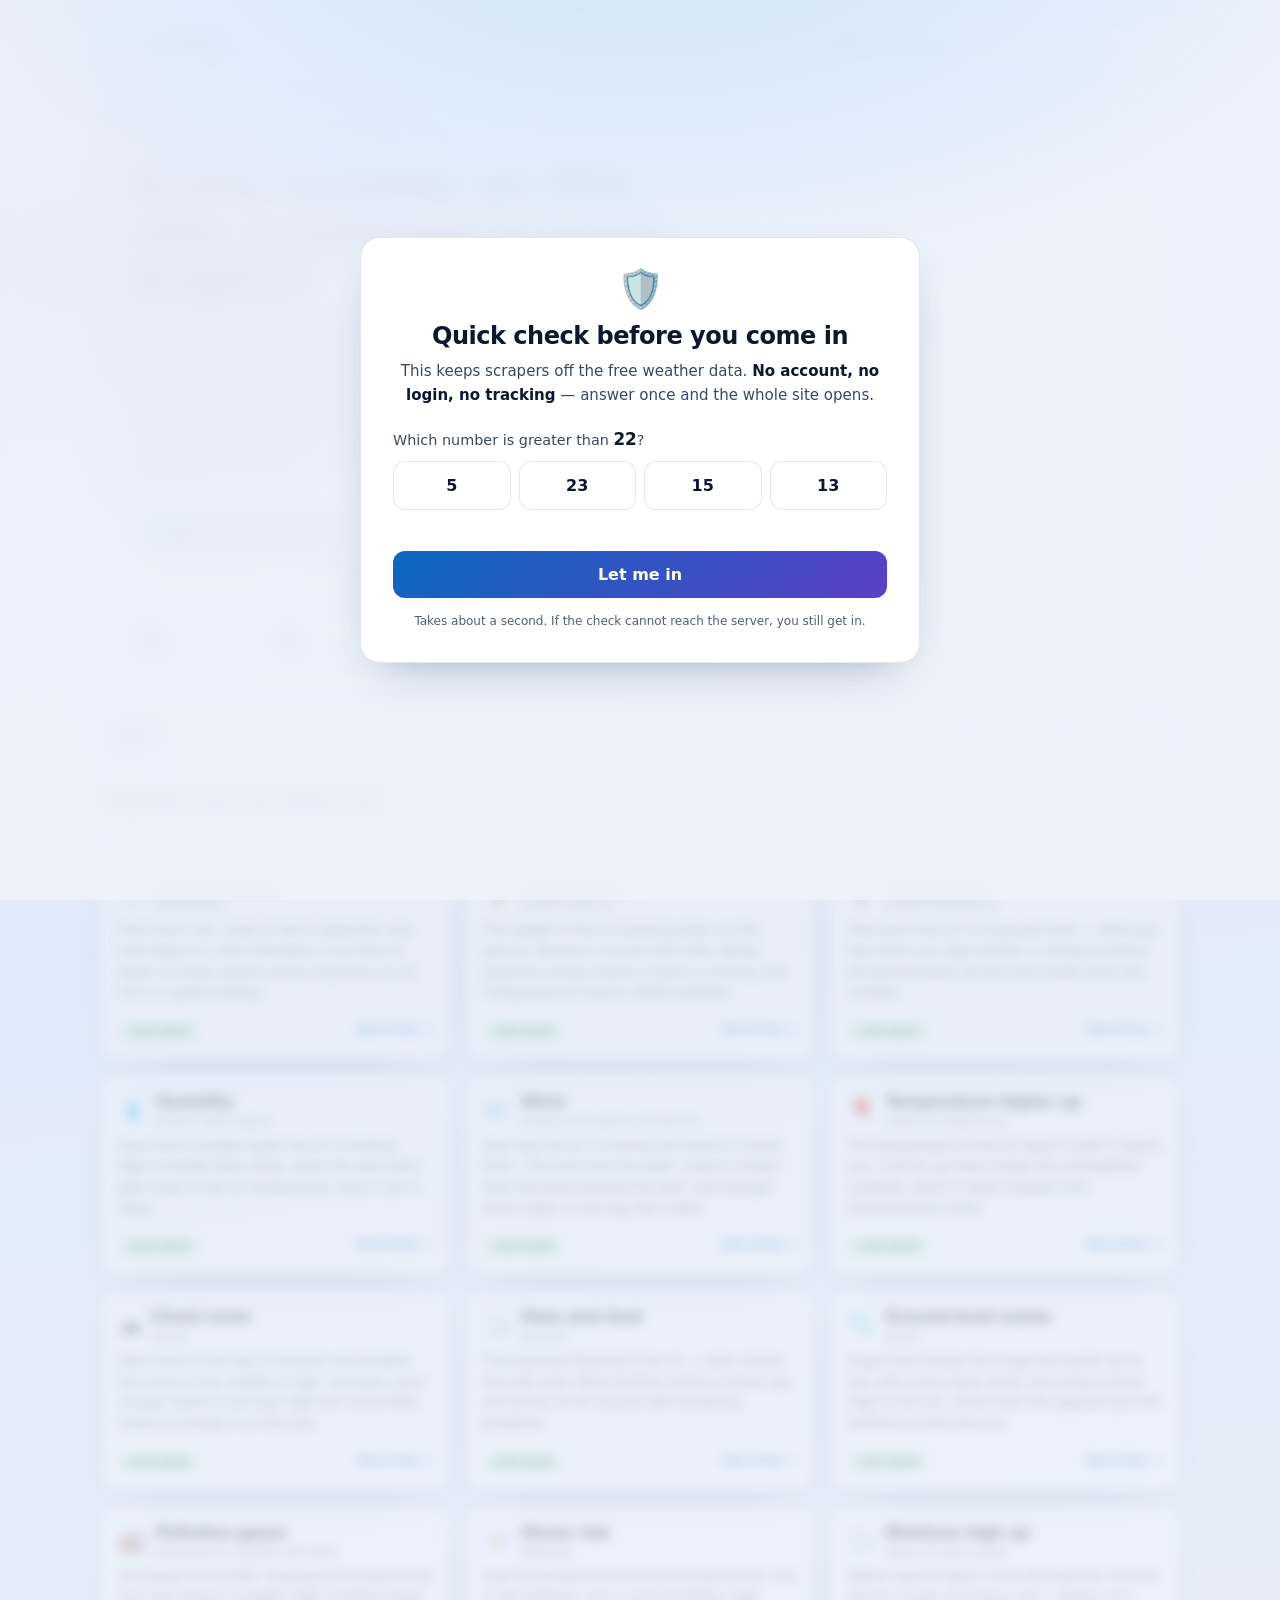
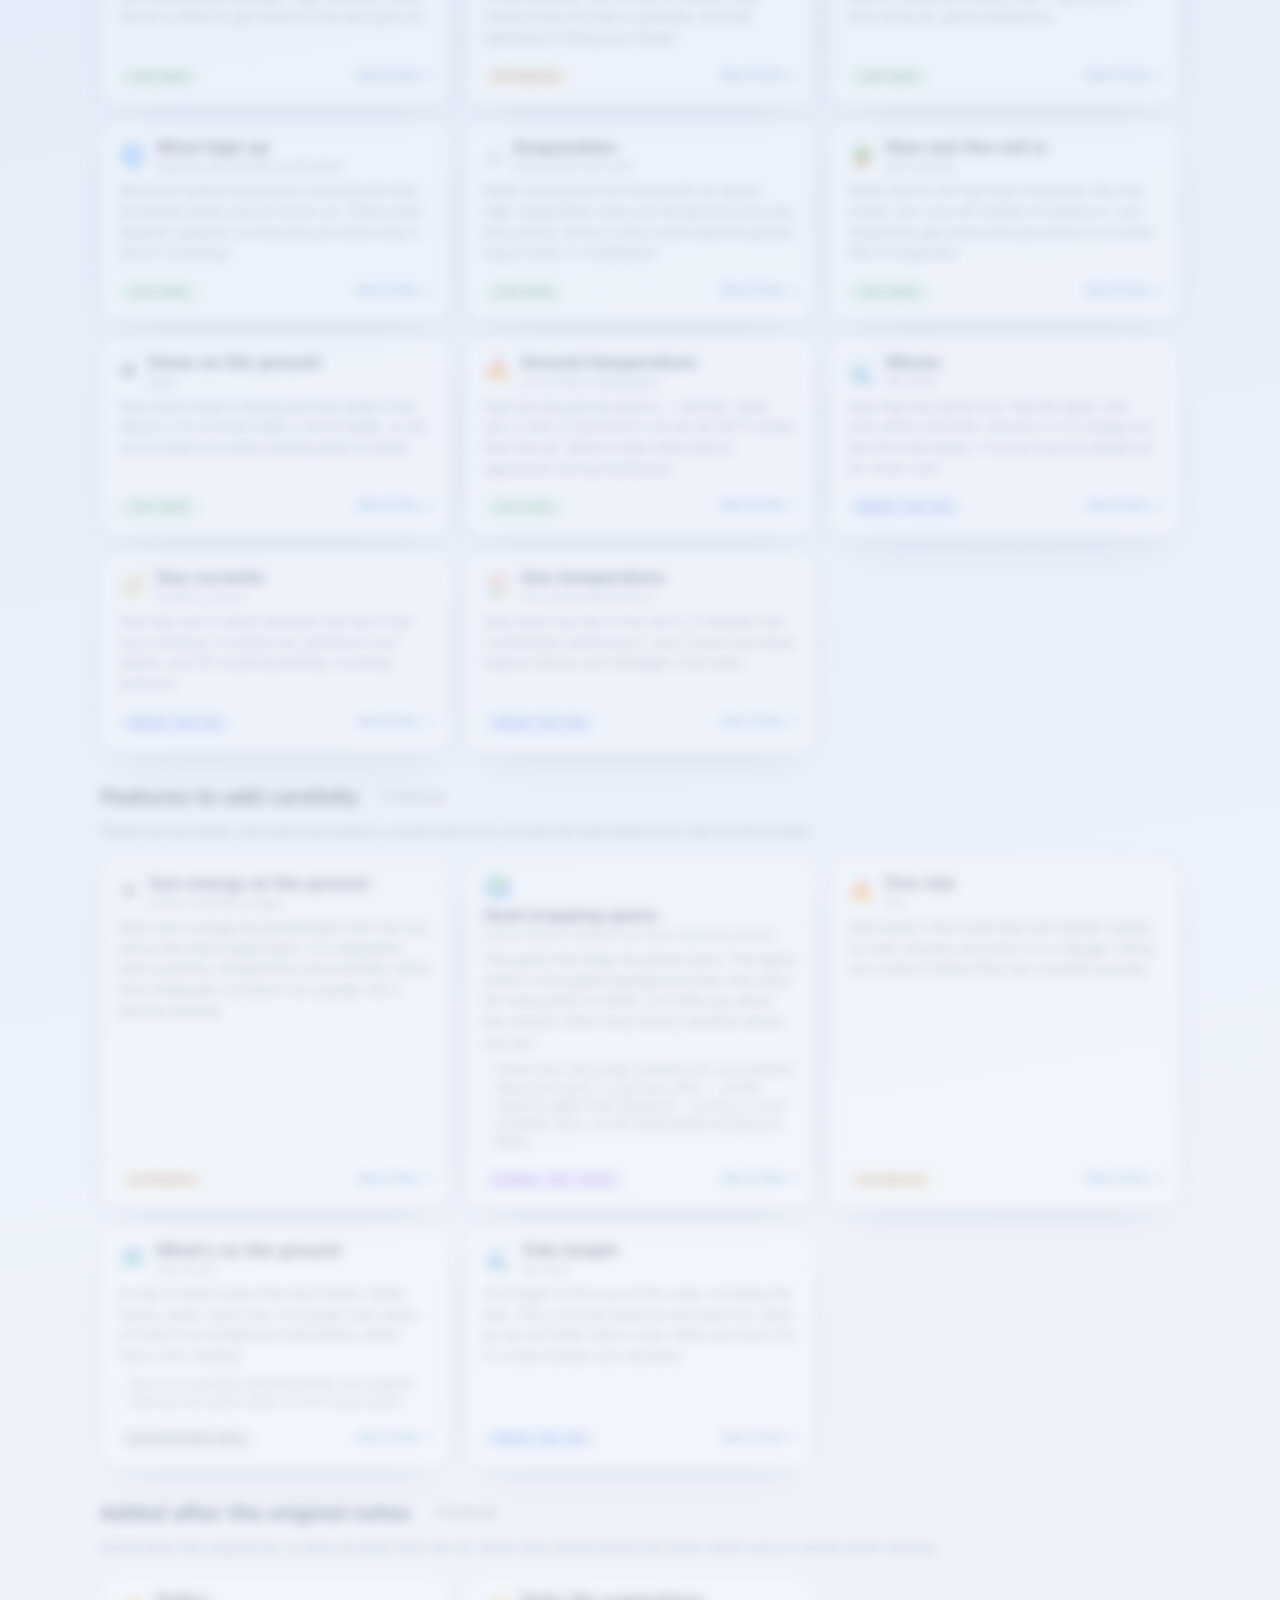
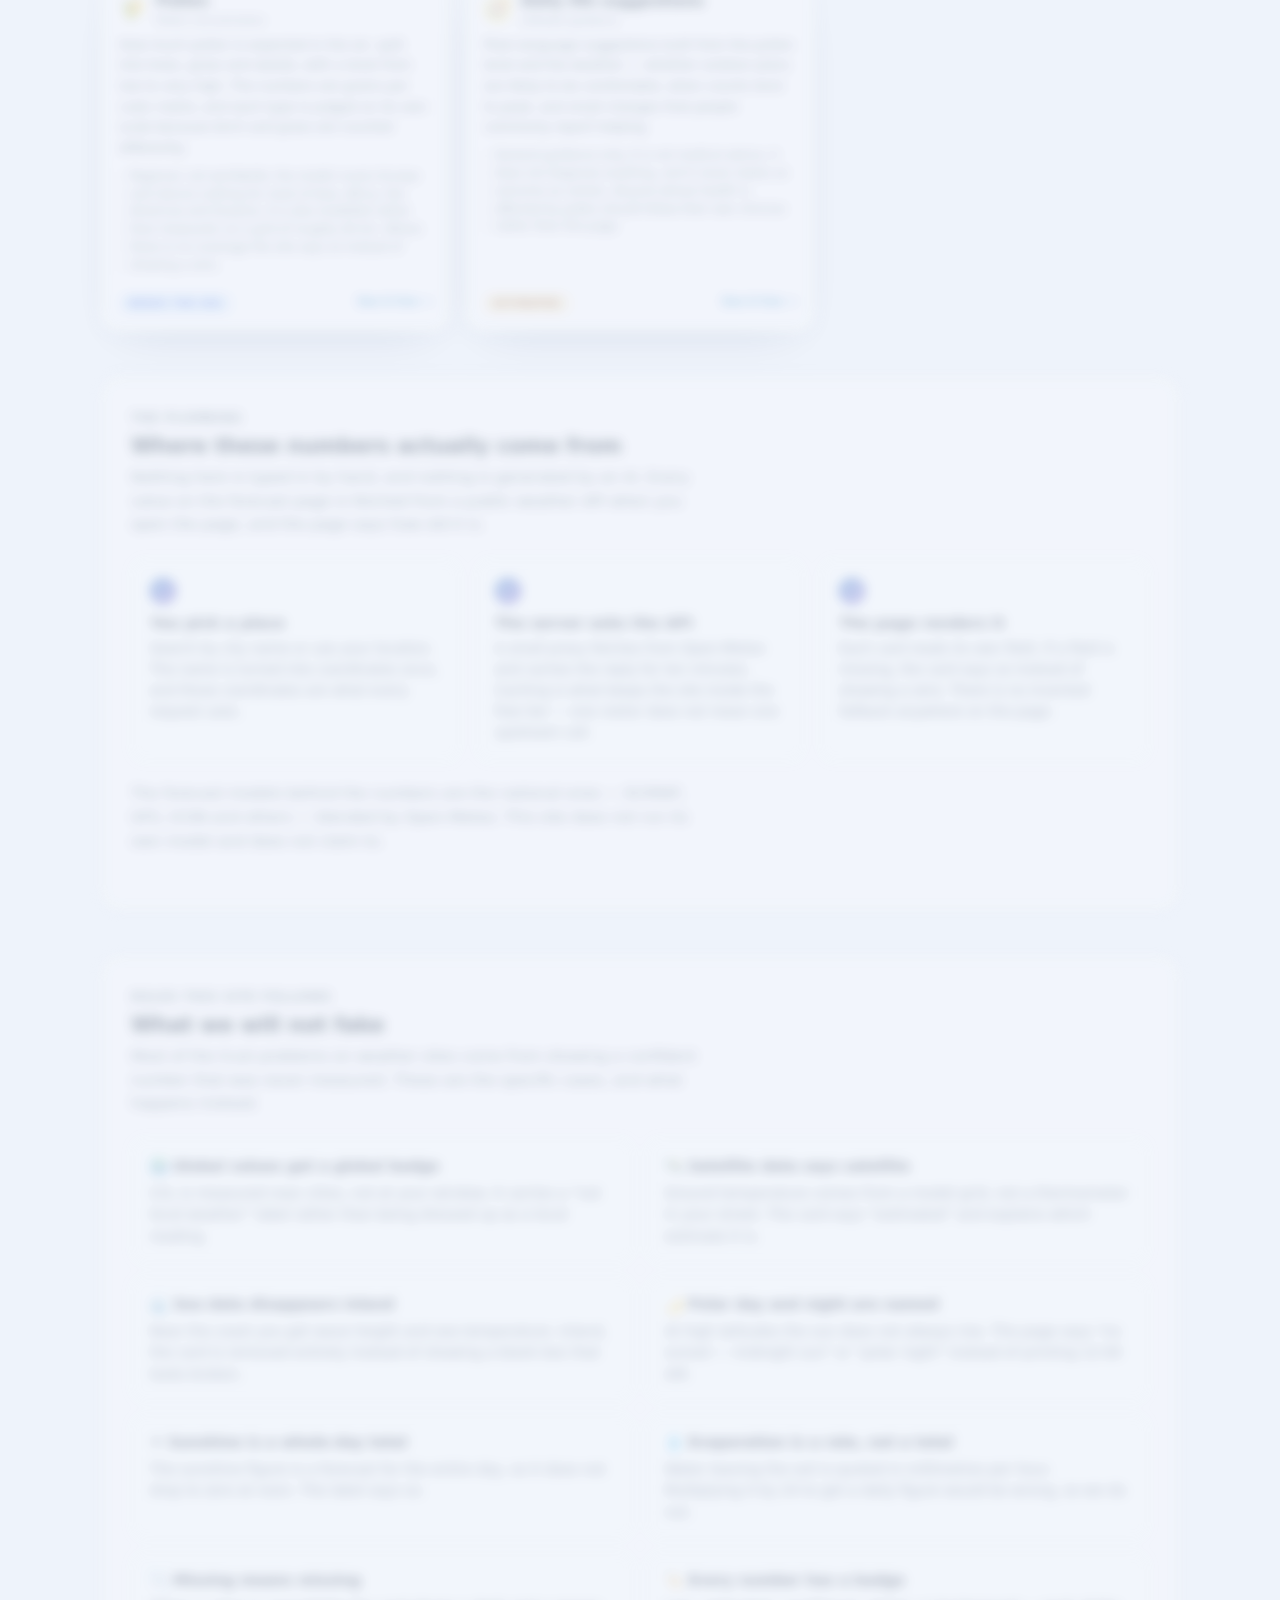
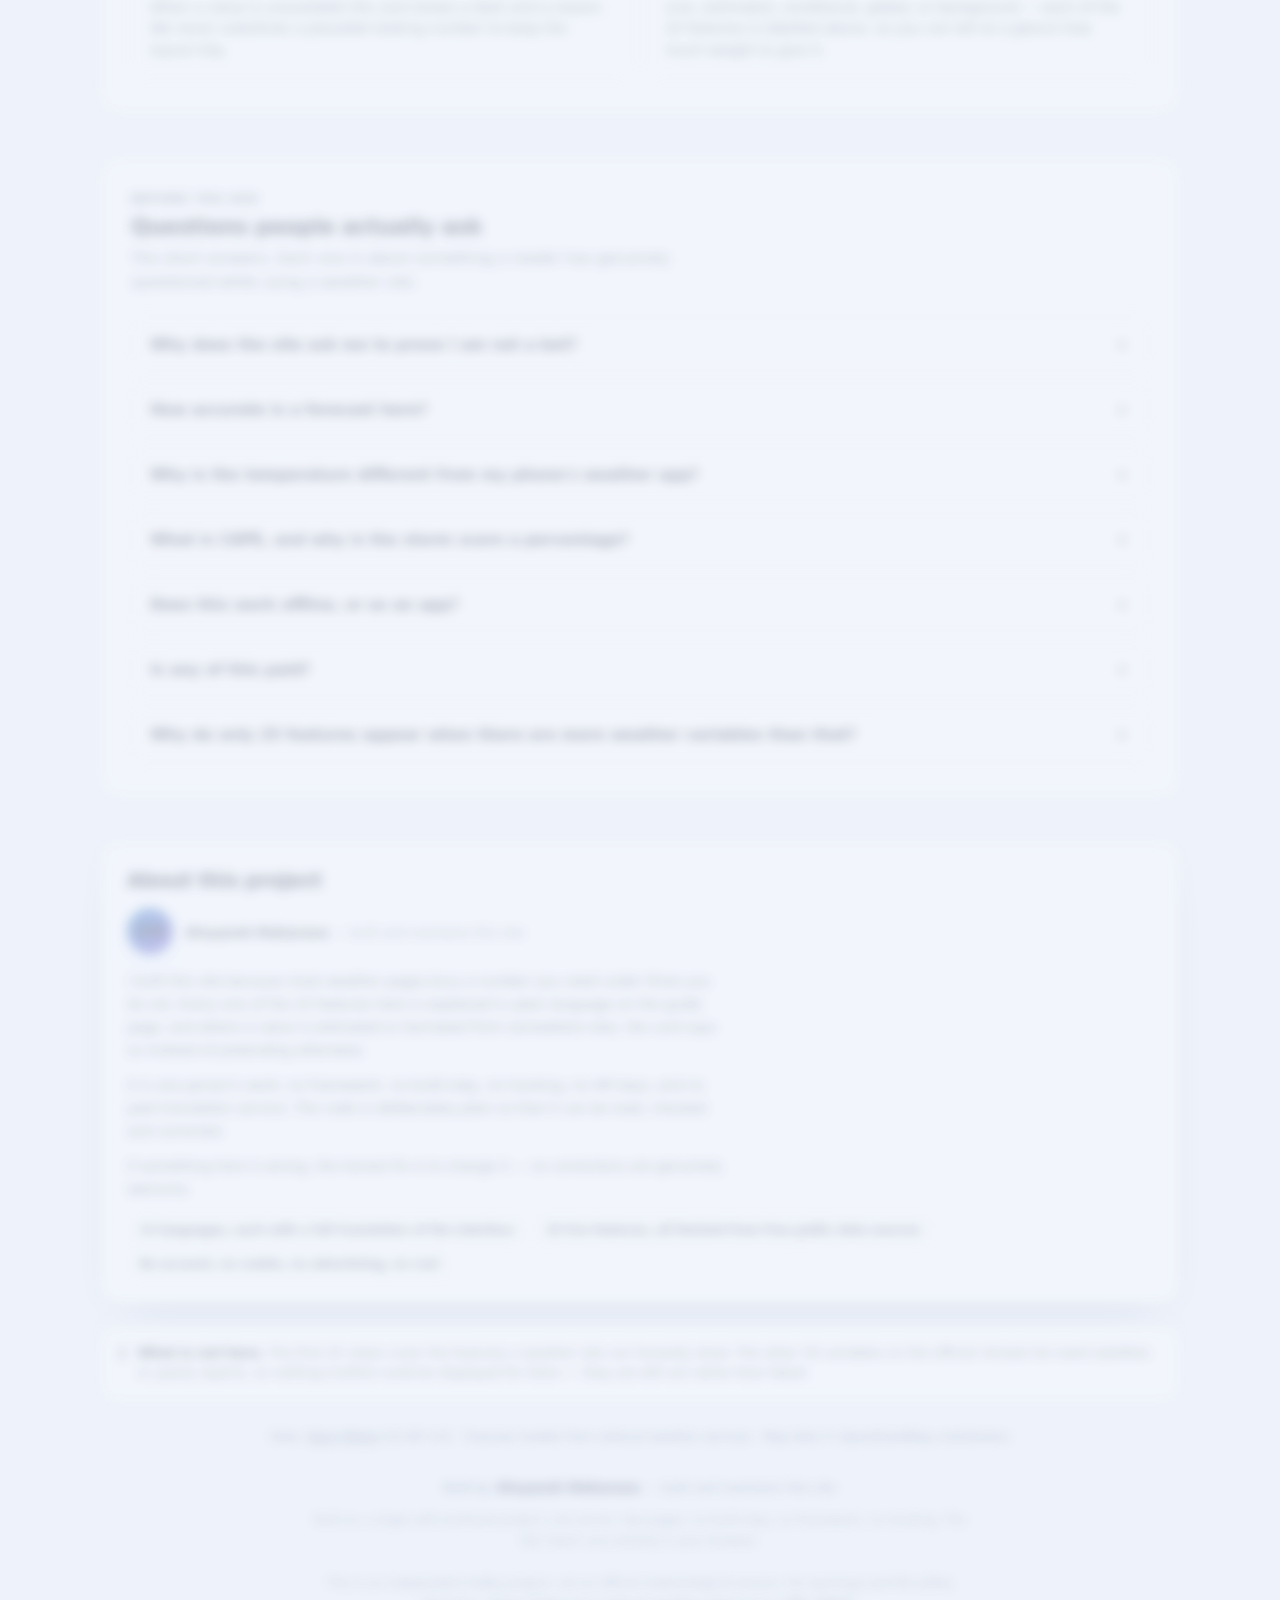
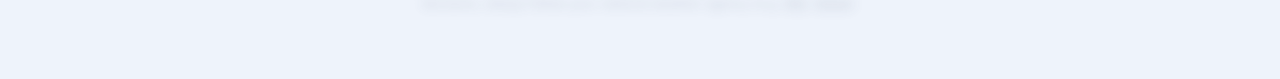
==== guide.html @ fbaa03dc "Add files via upload" ====
<!DOCTYPE html>
<html lang="en">
<head>
<meta charset="utf-8" />
<meta name="viewport" content="width=device-width, initial-scale=1" />
<title data-i18n="guide.title">What each feature means — Skyline</title>
<meta name="description" content="A plain-English guide to every feature on the Skyline weather site: what it is, what it tells you, and how far you can trust it." />
  <!-- Tell search engines this is the one true address for the page.
       Without it, a renamed site and its new name look like two sites
       with identical content, and Google picks a winner for you. -->
  <link rel="canonical" href="https://skyline-free-weather.netlify.app/guide.html" />
  <meta property="og:url" content="https://skyline-free-weather.netlify.app/guide.html" />
  <meta name="twitter:card" content="summary_large_image" />
  <meta name="robots" content="index, follow" />
<meta name="theme-color" content="#0b1020" />
<meta name="author" content="Divyansh Maharana" />
<meta name="copyright" content="© 2026 Divyansh Maharana" />
<meta property="og:site_name" content="Skyline" />
<meta property="og:title" content="What each feature means — Skyline" />
<meta property="og:description" content="A plain-English guide to every feature on the Skyline weather site: what it is, what it tells you, and how far you can trust it." />
<meta property="og:type" content="website" />
  <meta property="og:image" content="https://skyline-free-weather.netlify.app/og-image.png" />
  <meta property="og:image:width" content="1200" />
  <meta property="og:image:height" content="630" />
  <meta property="og:image:alt" content="Skyline weather forecast showing current conditions and the next 24 hours" />
  <meta name="twitter:image" content="https://skyline-free-weather.netlify.app/og-image.png" />
<script type="application/ld+json">
{
  "@context": "https://schema.org",
  "@type": "WebSite",
  "name": "Skyline — Free Weather Forecast",
  "author": { "@type": "Person", "name": "Divyansh Maharana", "jobTitle": "Creator and maintainer" },
  "creator": { "@type": "Person", "name": "Divyansh Maharana" },
  "copyrightHolder": { "@type": "Person", "name": "Divyansh Maharana" },
  "copyrightYear": 2026,
  "inLanguage": ["en","hi","bn","or","es","fr","de","pt","ru","ar","zh","ja","ko","id"],
  "isAccessibleForFree": true
}
</script>
<!-- Built by Divyansh Maharana -->

<link rel="icon" href="data:image/svg+xml,<svg xmlns='http://www.w3.org/2000/svg' viewBox='0 0 100 100'><text y='.9em' font-size='90'>⛅</text></svg>" />
<link rel="stylesheet" href="styles.css?v=20261110-fed219e6" />
<script src="locales/en.js?v=20261110-fed219e6"></script>
<script src="i18n.js?v=20261110-fed219e6"></script>
<script src="lang-picker.js?v=20261110-fed219e6"></script>
<script src="gate.js?v=20261110-fed219e6"></script>
</head>
<body>
<div class="wrap">

  <header>
    <a class="brand" href="guide.html">
      <div class="mark">⛅</div>
      <div>Skyline<small data-i18n="brand.tagline">free weather</small></div>
    </a>
    <div class="spacer"></div>
    <nav class="tabs" aria-label="Main">
      <a href="guide.html" aria-current="page" data-i18n="nav.guide">What it means</a>
      <a href="/" data-i18n="nav.forecast">Forecast</a>
    </nav>
    <div class="lang-wrap">
      <button class="lang-btn" id="langBtn" type="button"
              data-i18n-attr="title:ui.language|aria-label:ui.language"
              aria-haspopup="listbox" aria-expanded="false">EN</button>
      <ul class="lang-menu" id="langMenu" role="listbox"
          data-i18n-attr="aria-label:ui.language" hidden></ul>
    </div>
    <button class="icon-btn" id="theme" title="Switch theme" aria-label="Switch theme"
            data-i18n-attr="title:ui.theme|aria-label:ui.theme">🌙</button>
  </header>

  <section class="guide-hero">
    <span class="hero-badge" data-i18n="guide.badge">📖 Read this first · about 4 minutes</span>
    <h1 data-i18n="guide.h1">Every number on this site, explained in plain English</h1>
    <p data-i18n="guide.intro">Weather sites throw words at you — “surface pressure”, “CAPE”, “aerosol optical depth” — and never say what they mean. This page does. Each feature gets a plain label, a short note on what it tells you, and an honest badge for how much to trust it. The first 25 come from the original feature notes and keep their exact wording. Two more were added afterwards and sit in their own group at the end, so the original list stays intact. Read it once, then head to the forecast.</p>
    <a class="guide-cta" href="/" data-i18n="guide.cta">Open the forecast →</a>
    <a class="guide-cta ghost" href="#group-1" style="margin-left:8px" data-i18n="guide.jump">Jump to the list</a>

    <div class="jump" aria-label="On this page">
      <a href="#group-1" data-i18n="guide.jumpList">The 25 features</a>
      <a href="#group-3" data-i18n="guide.jumpAdded">Added later</a>
      <a href="#how-it-works" data-i18n="guide.jumpHow">How it works</a>
      <a href="#honest" data-i18n="guide.jumpHonest">What we will not fake</a>
      <a href="#questions" data-i18n="guide.jumpQs">Questions</a>
      <a href="#about" data-i18n="about.jump">About</a>
    </div>

    <div class="guide-stats" style="margin-top:20px">
      <div><b>27</b><span data-i18n="guide.stat.features">features explained</span></div>
      <div><b>25</b><span data-i18n="guide.stat.original">from the original notes</span></div>
      <div><b>2</b><span data-i18n="guide.stat.added">added later, kept apart</span></div>
      <div><b>₹0</b><span data-i18n="guide.stat.free">free &amp; open data</span></div>
    </div>
  </section>

  <div class="filter-row" id="filters" role="group" aria-label="Filter features">
    <button class="filter-chip" data-filter="all" aria-pressed="true" data-i18n="guide.filter.all">All 27</button>
    <button class="filter-chip" data-filter="live" aria-pressed="false" data-i18n="guide.filter.live">✅ Live data</button>
    <button class="filter-chip" data-filter="estimated" aria-pressed="false" data-i18n="guide.filter.estimated">⚠️ Estimated</button>
    <button class="filter-chip" data-filter="conditional" aria-pressed="false" data-i18n="guide.filter.conditional">🌊 Only near the sea</button>
    <button class="filter-chip" data-filter="global" aria-pressed="false" data-i18n="guide.filter.global">🌍 Global, not local</button>
    <button class="filter-chip" data-filter="background" aria-pressed="false" data-i18n="guide.filter.background">🗺️ Background info</button>
    <span class="filter-count" id="filterCount"></span>
  </div>

  <!-- FEATURES:START -->
  <section class="group-block" id="group-1">
    <div class="group-head">
      <h2 data-i18n="guide.g1.title">Features you can show now</h2>
      <span class="cnt" data-i18n="guide.g.features" data-i18n-args="20">20 features</span>
      <p data-i18n="guide.g1.intro">These come straight from the forecast models and update every few hours. Open the forecast and they are all on screen.</p>
    </div>
    <div class="feat-grid">
      <article class="feat-card" id="f-precipitation" data-status="live">
        <header>
          <span class="fem" aria-hidden="true">🌧️</span>
          <div>
            <div class="fname" data-i18n="feat.precipitation.name">Rain and snow</div>
            <div class="ftech" data-i18n="feat.precipitation.tech">Precipitation</div>
          </div>
        </header>
        <p class="fnote">How much rain, snow or hail is expected, and how likely it is. One millimetre is one litre of water on every square metre of ground, so 10 mm is a good soaking.</p>
        
        <div class="ffoot">
          <span class="pill live" data-i18n="guide.pill.live">Live data</span>
          <a class="jump" href="/#rain" data-i18n="guide.seeLive">See it live →</a>
        </div>
      </article>
      <article class="feat-card" id="f-surface_pressure" data-status="live">
        <header>
          <span class="fem" aria-hidden="true">🌡️</span>
          <div>
            <div class="fname" data-i18n="feat.surface_pressure.name">Air pressure</div>
            <div class="ftech" data-i18n="feat.surface_pressure.tech">Surface pressure</div>
          </div>
        </header>
        <p class="fnote">The weight of the air pressing down on the ground. Normal is around 1013 hPa; falling pressure usually means a storm is coming, and rising pressure means settled weather.</p>
        
        <div class="ffoot">
          <span class="pill live" data-i18n="guide.pill.live">Live data</span>
          <a class="jump" href="/#hero" data-i18n="guide.seeLive">See it live →</a>
        </div>
      </article>
      <article class="feat-card" id="f-surface_temperature" data-status="live">
        <header>
          <span class="fem" aria-hidden="true">🌡️</span>
          <div>
            <div class="fname" data-i18n="feat.surface_temperature.name">Temperature</div>
            <div class="ftech" data-i18n="feat.surface_temperature.tech">Surface temperature</div>
          </div>
        </header>
        <p class="fnote">How warm the air is at ground level — what you feel when you step outside. In strong sunshine the ground itself can be much hotter than this number.</p>
        
        <div class="ffoot">
          <span class="pill live" data-i18n="guide.pill.live">Live data</span>
          <a class="jump" href="/#hero" data-i18n="guide.seeLive">See it live →</a>
        </div>
      </article>
      <article class="feat-card" id="f-surface_water_vapour" data-status="live">
        <header>
          <span class="fem" aria-hidden="true">💧</span>
          <div>
            <div class="fname" data-i18n="feat.surface_water_vapour.name">Humidity</div>
            <div class="ftech" data-i18n="feat.surface_water_vapour.tech">Surface water vapour</div>
          </div>
        </header>
        <p class="fnote">How much invisible water the air is holding. High humidity feels sticky; when the dew point gets close to the air temperature, fog or rain is likely.</p>
        
        <div class="ffoot">
          <span class="pill live" data-i18n="guide.pill.live">Live data</span>
          <a class="jump" href="/#moisture" data-i18n="guide.seeLive">See it live →</a>
        </div>
      </article>
      <article class="feat-card" id="f-surface_wind" data-status="live">
        <header>
          <span class="fem" aria-hidden="true">💨</span>
          <div>
            <div class="fname" data-i18n="feat.surface_wind.name">Wind</div>
            <div class="ftech" data-i18n="feat.surface_wind.tech">Surface wind speed and direction</div>
          </div>
        </header>
        <p class="fnote">How fast the air is moving and where it comes from. &quot;20 km/h from the west&quot; means it blows from the west towards the east, and stronger wind makes a cold day feel colder.</p>
        
        <div class="ffoot">
          <span class="pill live" data-i18n="guide.pill.live">Live data</span>
          <a class="jump" href="/#wind" data-i18n="guide.seeLive">See it live →</a>
        </div>
      </article>
      <article class="feat-card" id="f-upper_air_temperature" data-status="live">
        <header>
          <span class="fem" aria-hidden="true">🎈</span>
          <div>
            <div class="fname" data-i18n="feat.upper_air_temperature.name">Temperature higher up</div>
            <div class="ftech" data-i18n="feat.upper_air_temperature.tech">Upper-air temperature</div>
          </div>
        </header>
        <p class="fnote">The temperature of the air about 1,500 m above you. Cold air up there makes the atmosphere unstable, which is when showers and thunderstorms build.</p>
        
        <div class="ffoot">
          <span class="pill live" data-i18n="guide.pill.live">Live data</span>
          <a class="jump" href="/#sky" data-i18n="guide.seeLive">See it live →</a>
        </div>
      </article>
      <article class="feat-card" id="f-clouds" data-status="live">
        <header>
          <span class="fem" aria-hidden="true">☁️</span>
          <div>
            <div class="fname" data-i18n="feat.clouds.name">Cloud cover</div>
            <div class="ftech" data-i18n="feat.clouds.tech">Clouds</div>
          </div>
        </header>
        <p class="fnote">How much of the sky is covered, and whether the cloud is low, middle or high. Low grey cloud usually means a dull day; high thin cloud often means a change is on the way.</p>
        
        <div class="ffoot">
          <span class="pill live" data-i18n="guide.pill.live">Live data</span>
          <a class="jump" href="/#sky" data-i18n="guide.seeLive">See it live →</a>
        </div>
      </article>
      <article class="feat-card" id="f-aerosols" data-status="live">
        <header>
          <span class="fem" aria-hidden="true">🌫️</span>
          <div>
            <div class="fname" data-i18n="feat.aerosols.name">Haze and dust</div>
            <div class="ftech" data-i18n="feat.aerosols.tech">Aerosols</div>
          </div>
        </header>
        <p class="fnote">Tiny particles floating in the air — dust, smoke, sea salt, soot. More of them means a hazier sky and worse air for anyone with breathing problems.</p>
        
        <div class="ffoot">
          <span class="pill live" data-i18n="guide.pill.live">Live data</span>
          <a class="jump" href="/#air" data-i18n="guide.seeLive">See it live →</a>
        </div>
      </article>
      <article class="feat-card" id="f-ozone" data-status="live">
        <header>
          <span class="fem" aria-hidden="true">🫧</span>
          <div>
            <div class="fname" data-i18n="feat.ozone.name">Ground-level ozone</div>
            <div class="ftech" data-i18n="feat.ozone.tech">Ozone</div>
          </div>
        </header>
        <p class="fnote">A gas that irritates the lungs and builds up on hot, still, sunny days, when city smog is worst. High in the sky, ozone does the opposite job and protects us from the sun.</p>
        
        <div class="ffoot">
          <span class="pill live" data-i18n="guide.pill.live">Live data</span>
          <a class="jump" href="/#air" data-i18n="guide.seeLive">See it live →</a>
        </div>
      </article>
      <article class="feat-card" id="f-precursors" data-status="live">
        <header>
          <span class="fem" aria-hidden="true">🏭</span>
          <div>
            <div class="fname" data-i18n="feat.precursors.name">Pollution gases</div>
            <div class="ftech" data-i18n="feat.precursors.tech">Precursors for aerosols and ozone</div>
          </div>
        </header>
        <p class="fnote">The gases from traffic, heating and industry that turn into smog in sunlight. High numbers mean the air is likely to get worse as the day goes on.</p>
        
        <div class="ffoot">
          <span class="pill live" data-i18n="guide.pill.live">Live data</span>
          <a class="jump" href="/#air" data-i18n="guide.seeLive">See it live →</a>
        </div>
      </article>
      <article class="feat-card" id="f-lightning" data-status="estimated">
        <header>
          <span class="fem" aria-hidden="true">⛈️</span>
          <div>
            <div class="fname" data-i18n="feat.lightning.name">Storm risk</div>
            <div class="ftech" data-i18n="feat.lightning.tech">Lightning</div>
          </div>
        </header>
        <p class="fnote">How favourable the air is for thunderstorms. It is a risk indicator, not a count of strikes: high values mean thunder is possible, not that lightning is hitting your street.</p>
        
        <div class="ffoot">
          <span class="pill estimated" data-i18n="guide.pill.estimated">Estimated</span>
          <a class="jump" href="/#storm" data-i18n="guide.seeLive">See it live →</a>
        </div>
      </article>
      <article class="feat-card" id="f-upper_air_water_vapour" data-status="live">
        <header>
          <span class="fem" aria-hidden="true">🌫️</span>
          <div>
            <div class="fname" data-i18n="feat.upper_air_water_vapour.name">Moisture high up</div>
            <div class="ftech" data-i18n="feat.upper_air_water_vapour.tech">Upper-air water vapour</div>
          </div>
        </header>
        <p class="fnote">Water vapour higher in the atmosphere. It is the fuel for clouds and heavy rain — plenty of it, plus rising air, gives downpours.</p>
        
        <div class="ffoot">
          <span class="pill live" data-i18n="guide.pill.live">Live data</span>
          <a class="jump" href="/#sky" data-i18n="guide.seeLive">See it live →</a>
        </div>
      </article>
      <article class="feat-card" id="f-upper_air_wind" data-status="live">
        <header>
          <span class="fem" aria-hidden="true">🌀</span>
          <div>
            <div class="fname" data-i18n="feat.upper_air_wind.name">Wind high up</div>
            <div class="ftech" data-i18n="feat.upper_air_wind.tech">Upper-air wind speed and direction</div>
          </div>
        </header>
        <p class="fnote">Wind well above the ground, including the fast jet-stream winds around 10 km up. These steer weather systems, so they tell you which way a storm is heading.</p>
        
        <div class="ffoot">
          <span class="pill live" data-i18n="guide.pill.live">Live data</span>
          <a class="jump" href="/#wind" data-i18n="guide.seeLive">See it live →</a>
        </div>
      </article>
      <article class="feat-card" id="f-evaporation" data-status="live">
        <header>
          <span class="fem" aria-hidden="true">♨️</span>
          <div>
            <div class="fname" data-i18n="feat.evaporation.name">Evaporation</div>
            <div class="ftech" data-i18n="feat.evaporation.tech">Evaporation from land</div>
          </div>
        </header>
        <p class="fnote">Water leaving the soil and plants as vapour. High evaporation dries out the ground and cools the surface, which is why a well-watered garden stays cooler in a heatwave.</p>
        
        <div class="ffoot">
          <span class="pill live" data-i18n="guide.pill.live">Live data</span>
          <a class="jump" href="/#moisture" data-i18n="guide.seeLive">See it live →</a>
        </div>
      </article>
      <article class="feat-card" id="f-soil_moisture" data-status="live">
        <header>
          <span class="fem" aria-hidden="true">🪴</span>
          <div>
            <div class="fname" data-i18n="feat.soil_moisture.name">How wet the soil is</div>
            <div class="ftech" data-i18n="feat.soil_moisture.tech">Soil moisture</div>
          </div>
        </header>
        <p class="fnote">Water held in the top layer of ground. Dry soil means rain runs off instead of soaking in, and heatwaves get worse because there is no water left to evaporate.</p>
        
        <div class="ffoot">
          <span class="pill live" data-i18n="guide.pill.live">Live data</span>
          <a class="jump" href="/#ground" data-i18n="guide.seeLive">See it live →</a>
        </div>
      </article>
      <article class="feat-card" id="f-snow" data-status="live">
        <header>
          <span class="fem" aria-hidden="true">❄️</span>
          <div>
            <div class="fname" data-i18n="feat.snow.name">Snow on the ground</div>
            <div class="ftech" data-i18n="feat.snow.tech">Snow</div>
          </div>
        </header>
        <p class="fnote">How much snow is falling and how deep it lies. About 1 cm of snow holds 1 mm of water, so 10 cm of snow is a useful soaking when it melts.</p>
        
        <div class="ffoot">
          <span class="pill live" data-i18n="guide.pill.live">Live data</span>
          <a class="jump" href="/#rain" data-i18n="guide.seeLive">See it live →</a>
        </div>
      </article>
      <article class="feat-card" id="f-land_surface_temperature" data-status="live">
        <header>
          <span class="fem" aria-hidden="true">🔥</span>
          <div>
            <div class="fname" data-i18n="feat.land_surface_temperature.name">Ground temperature</div>
            <div class="ftech" data-i18n="feat.land_surface_temperature.tech">Land surface temperature</div>
          </div>
        </header>
        <p class="fnote">How hot the ground itself is — tarmac, sand, soil, a roof. In sunshine it can be 20–30 °C hotter than the air, which is why cities feel so oppressive during heatwaves.</p>
        
        <div class="ffoot">
          <span class="pill live" data-i18n="guide.pill.live">Live data</span>
          <a class="jump" href="/#ground" data-i18n="guide.seeLive">See it live →</a>
        </div>
      </article>
      <article class="feat-card" id="f-sea_state" data-status="conditional">
        <header>
          <span class="fem" aria-hidden="true">🌊</span>
          <div>
            <div class="fname" data-i18n="feat.sea_state.name">Waves</div>
            <div class="ftech" data-i18n="feat.sea_state.tech">Sea state</div>
          </div>
        </header>
        <p class="fnote">How high the waves are, how far apart, and from which direction. Around 1 m is choppy but fine for most boats; 3 m and more is dangerous for small craft.</p>
        
        <div class="ffoot">
          <span class="pill conditional" data-i18n="guide.pill.conditional">Needs the sea</span>
          <a class="jump" href="/#sea" data-i18n="guide.seeLive">See it live →</a>
        </div>
      </article>
      <article class="feat-card" id="f-surface_currents" data-status="conditional">
        <header>
          <span class="fem" aria-hidden="true">🧭</span>
          <div>
            <div class="fname" data-i18n="feat.surface_currents.name">Sea currents</div>
            <div class="ftech" data-i18n="feat.surface_currents.tech">Surface currents</div>
          </div>
        </header>
        <p class="fnote">How fast and in which direction the top of the sea is flowing. It matters for swimmers and sailors, and for anything drifting, including pollution.</p>
        
        <div class="ffoot">
          <span class="pill conditional" data-i18n="guide.pill.conditional">Needs the sea</span>
          <a class="jump" href="/#sea" data-i18n="guide.seeLive">See it live →</a>
        </div>
      </article>
      <article class="feat-card" id="f-sea_surface_temperature" data-status="conditional">
        <header>
          <span class="fem" aria-hidden="true">🏖️</span>
          <div>
            <div class="fname" data-i18n="feat.sea_surface_temperature.name">Sea temperature</div>
            <div class="ftech" data-i18n="feat.sea_surface_temperature.tech">Sea surface temperature</div>
          </div>
        </header>
        <p class="fnote">How warm the top of the sea is. It decides how comfortable swimming is, and a warm sea feeds tropical storms and damages coral reefs.</p>
        
        <div class="ffoot">
          <span class="pill conditional" data-i18n="guide.pill.conditional">Needs the sea</span>
          <a class="jump" href="/#sea" data-i18n="guide.seeLive">See it live →</a>
        </div>
      </article>
    </div>
  </section>
  <section class="group-block" id="group-2">
    <div class="group-head">
      <h2 data-i18n="guide.g2.title">Features to add carefully</h2>
      <span class="cnt" data-i18n="guide.g.features" data-i18n-args="5">5 features</span>
      <p data-i18n="guide.g2.intro">These can be shown, but each one needs a caveat next to it, so read the note before you rely on the number.</p>
    </div>
    <div class="feat-grid">
      <article class="feat-card" id="f-radiation_budget" data-status="estimated">
        <header>
          <span class="fem" aria-hidden="true">☀️</span>
          <div>
            <div class="fname" data-i18n="feat.radiation_budget.name">Sun energy at the ground</div>
            <div class="ftech" data-i18n="feat.radiation_budget.tech">Surface radiation budget</div>
          </div>
        </header>
        <p class="fnote">How much energy the ground gets from the sun, minus the heat it gives back. It is estimated from sunshine, temperature and humidity rather than measured, so show it as a guide, not a precise reading.</p>
        
        <div class="ffoot">
          <span class="pill estimated" data-i18n="guide.pill.estimated">Estimated</span>
          <a class="jump" href="/#ground" data-i18n="guide.seeLive">See it live →</a>
        </div>
      </article>
      <article class="feat-card" id="f-greenhouse_gases" data-status="global">
        <header>
          <span class="fem" aria-hidden="true">🌍</span>
          <div>
            <div class="fname" data-i18n="feat.greenhouse_gases.name">Heat-trapping gases</div>
            <div class="ftech" data-i18n="feat.greenhouse_gases.tech">Carbon dioxide, methane and other greenhouse gases</div>
          </div>
        </header>
        <p class="fnote">The gases that keep the planet warm. The figure shown is the global background level, the same for every place on Earth, so it tells you about the climate rather than today&#x27;s weather where you are.</p>
        <p class="fsource">Shown here: the locally modelled CO₂ concentration above your point. It rises near cities — London reads far higher than Reykjavik — so this is a local modelled value, not the single global background figure.</p>
        <div class="ffoot">
          <span class="pill global" data-i18n="guide.pill.global">Global, not local</span>
          <a class="jump" href="/#environment" data-i18n="guide.seeLive">See it live →</a>
        </div>
      </article>
      <article class="feat-card" id="f-fire" data-status="estimated">
        <header>
          <span class="fem" aria-hidden="true">🔥</span>
          <div>
            <div class="fname" data-i18n="feat.fire.name">Fire risk</div>
            <div class="ftech" data-i18n="feat.fire.tech">Fire</div>
          </div>
        </header>
        <p class="fnote">How easily a fire could start and spread, based on heat, dryness and wind. It is a danger rating, not a map of where fires are currently burning.</p>
        
        <div class="ffoot">
          <span class="pill estimated" data-i18n="guide.pill.estimated">Estimated</span>
          <a class="jump" href="/#environment" data-i18n="guide.seeLive">See it live →</a>
        </div>
      </article>
      <article class="feat-card" id="f-land_cover" data-status="background">
        <header>
          <span class="fem" aria-hidden="true">🗺️</span>
          <div>
            <div class="fname" data-i18n="feat.land_cover.name">What&#x27;s on the ground</div>
            <div class="ftech" data-i18n="feat.land_cover.tech">Land cover</div>
          </div>
        </header>
        <p class="fnote">A map of what covers the land: forest, fields, towns, water, bare rock. It changes over years, so treat it as background information rather than a live reading.</p>
        <p class="fsource">Here it is read from OpenStreetMap: the mapped land-use mix within about 1.5 km of your point.</p>
        <div class="ffoot">
          <span class="pill background" data-i18n="guide.pill.background">Background info</span>
          <a class="jump" href="/#environment" data-i18n="guide.seeLive">See it live →</a>
        </div>
      </article>
      <article class="feat-card" id="f-sea_level" data-status="conditional">
        <header>
          <span class="fem" aria-hidden="true">🌊</span>
          <div>
            <div class="fname" data-i18n="feat.sea_level.name">Tide height</div>
            <div class="ftech" data-i18n="feat.sea_level.tech">Sea level</div>
          </div>
        </header>
        <p class="fnote">The height of the sea at the coast, including the tide. This is not the same as sea-level rise: tides go up and down twice a day, while sea-level rise is a slow change over decades.</p>
        
        <div class="ffoot">
          <span class="pill conditional" data-i18n="guide.pill.conditional">Needs the sea</span>
          <a class="jump" href="/#sea" data-i18n="guide.seeLive">See it live →</a>
        </div>
      </article>
    </div>
  </section>
  <section class="group-block" id="group-3">
    <div class="group-head">
      <h2 data-i18n="guide.g3.title">Added after the original notes</h2>
      <span class="cnt" data-i18n="guide.g.features" data-i18n-args="2">2 features</span>
      <p data-i18n="guide.g3.intro">Added after the original list, so they sit apart from the 25 rather than being folded into them. Both carry a caveat worth reading.</p>
    </div>
    <div class="feat-grid">
      <article class="feat-card" id="f-pollen" data-status="conditional">
        <header>
          <span class="fem" aria-hidden="true">🌾</span>
          <div>
            <div class="fname" data-i18n="feat.pollen.name">Pollen</div>
            <div class="ftech" data-i18n="feat.pollen.tech">Pollen concentration</div>
          </div>
        </header>
        <p class="fnote">How much pollen is expected in the air, split into trees, grass and weeds, with a level from low to very high. The numbers are grains per cubic metre, and each type is judged on its own scale because birch and grass are counted differently.</p>
        <p class="fsource">Regional, not worldwide: the model covers Europe and returns nothing for most of Asia, Africa, the Americas and Oceania. It is also modelled rather than measured, on a grid of roughly 40 km. Where there is no coverage the site says so instead of showing a zero.</p>
        <div class="ffoot">
          <span class="pill conditional" data-i18n="guide.pill.conditional">Needs the sea</span>
          <a class="jump" href="/#pollen" data-i18n="guide.seeLive">See it live →</a>
        </div>
      </article>
      <article class="feat-card" id="f-lifestyle" data-status="estimated">
        <header>
          <span class="fem" aria-hidden="true">🧭</span>
          <div>
            <div class="fname" data-i18n="feat.lifestyle.name">Daily life suggestions</div>
            <div class="ftech" data-i18n="feat.lifestyle.tech">Lifestyle guidance</div>
          </div>
        </header>
        <p class="fnote">Plain-language suggestions built from the pollen level and the weather — whether outdoor plans are likely to be comfortable, when counts tend to peak, and small changes that people commonly report helping.</p>
        <p class="fsource">General guidance only. It is not medical advice, it does not diagnose anything, and it never states an outcome as certain. Anyone whose health is affected by pollen should follow their own clinician rather than this page.</p>
        <div class="ffoot">
          <span class="pill estimated" data-i18n="guide.pill.estimated">Estimated</span>
          <a class="jump" href="/#pollen" data-i18n="guide.seeLive">See it live →</a>
        </div>
      </article>
    </div>
  </section>

  <!-- FEATURES:END -->


  <section class="band" id="how-it-works">
    <div class="eyebrow" data-i18n="guide.how.eyebrow">The plumbing</div>
    <h2 data-i18n="guide.how.title">Where these numbers actually come from</h2>
    <p data-i18n="guide.how.intro">Nothing here is typed in by hand, and nothing is generated by an AI. Every value on the forecast page is fetched from a public weather API when you open the page, and the page says how old it is.</p>
    <div class="how">
      <div>
        <span class="n">1</span>
        <h3 data-i18n="guide.how.s1t">You pick a place</h3>
        <p data-i18n="guide.how.s1p">Search by city name or use your location. The name is turned into coordinates once, and those coordinates are what every request uses.</p>
      </div>
      <div>
        <span class="n">2</span>
        <h3 data-i18n="guide.how.s2t">The server asks the API</h3>
        <p data-i18n="guide.how.s2p">A small proxy fetches from Open-Meteo and caches the reply for ten minutes. Caching is what keeps the site inside the free tier — one visitor does not mean one upstream call.</p>
      </div>
      <div>
        <span class="n">3</span>
        <h3 data-i18n="guide.how.s3t">The page renders it</h3>
        <p data-i18n="guide.how.s3p">Each card reads its own field. If a field is missing, the card says so instead of showing a zero. There is no invented fallback anywhere on the page.</p>
      </div>
    </div>
    <p style="margin-top:20px" data-i18n="guide.how.outro">The forecast models behind the numbers are the national ones — ECMWF, GFS, ICON and others — blended by Open-Meteo. This site does not run its own model and does not claim to.</p>
  </section>

  <section class="band" id="honest">
    <div class="eyebrow" data-i18n="guide.honest.eyebrow">Rules this site follows</div>
    <h2 data-i18n="guide.honest.title">What we will not fake</h2>
    <p data-i18n="guide.honest.intro">Most of the trust problems on weather sites come from showing a confident number that was never measured. These are the specific cases, and what happens instead.</p>
    <div class="trust">
      <div>
        <b data-i18n="guide.honest.b1t">🌍 Global values get a global badge</b><span data-i18n="guide.honest.b1p">CO₂ is measured near cities, not at your window. It carries a “not local weather” label rather than being dressed up as a local reading.</span></div>
      <div>
        <b data-i18n="guide.honest.b2t">🛰️ Satellite data says satellite</b><span data-i18n="guide.honest.b2p">Ground temperature comes from a model grid, not a thermometer in your street. The card says “estimated” and explains which estimate it is.</span></div>
      <div>
        <b data-i18n="guide.honest.b3t">🌊 Sea data disappears inland</b><span data-i18n="guide.honest.b3p">Near the coast you get wave height and sea temperature. Inland, the card is removed entirely instead of showing a blank box that looks broken.</span></div>
      <div>
        <b data-i18n="guide.honest.b4t">🌙 Polar day and night are named</b><span data-i18n="guide.honest.b4p">At high latitudes the sun does not always rise. The page says “no sunset — midnight sun” or “polar night” instead of printing 12:00 AM.</span></div>
      <div>
        <b data-i18n="guide.honest.b5t">☀️ Sunshine is a whole-day total</b><span data-i18n="guide.honest.b5p">The sunshine figure is a forecast for the entire day, so it does not drop to zero at noon. The label says so.</span></div>
      <div>
        <b data-i18n="guide.honest.b6t">💧 Evaporation is a rate, not a total</b><span data-i18n="guide.honest.b6p">Water leaving the soil is quoted in millimetres per hour. Multiplying it by 24 to get a daily figure would be wrong, so we do not.</span></div>
      <div>
        <b data-i18n="guide.honest.b7t">📉 Missing means missing</b><span data-i18n="guide.honest.b7p">When a value is unavailable the card shows a dash and a reason. We never substitute a plausible-looking number to keep the layout tidy.</span></div>
      <div>
        <b data-i18n="guide.honest.b8t">🏷️ Every number has a badge</b><span data-i18n="guide.honest.b8p">Live, estimated, conditional, global, or background — each of the 25 features is labelled above, so you can tell at a glance how much weight to give it.</span></div>
    </div>
  </section>

  <section class="band" id="questions">
    <div class="eyebrow" data-i18n="guide.q.eyebrow">Before you ask</div>
    <h2 data-i18n="guide.q.title">Questions people actually ask</h2>
    <p data-i18n="guide.q.intro">The short answers. Each one is about something a reader has genuinely questioned while using a weather site.</p>
    <div class="qa">
      <details>
        <summary data-i18n="guide.q1s">Why does the site ask me to prove I am not a bot?</summary>
        <div class="a">
          <p data-i18n="guide.q1p1">The weather data is free but rate-limited. A single scraper in a loop can use up the day's allowance and break the site for everyone else. The check is a one-time speed bump, it takes about a second, and it happens once per visit rather than once per page.</p>
          <p data-i18n="guide.q1p2">Be aware of what it is: a deterrent, not a lock. It stops casual scraping and bulk copying. It would not stop someone determined, because everything it does happens in your browser where it can be read. Real protection needs a server-side check such as Cloudflare Turnstile, and this project deliberately stays free and key-less instead.</p>
          <p data-i18n="guide.q1p3">There is no account, no email, no cookie and no tracking pixel. Everything the check needs stays in your browser.</p>
        </div>
      </details>
      <details>
        <summary data-i18n="guide.q2s">How accurate is a forecast here?</summary>
        <div class="a">
          <p data-i18n="guide.q2p1">The accuracy is the underlying model's, not this site's. This page displays what Open-Meteo returns without adjusting it. In general, a three-day forecast is far more reliable than a seven-day one, and rainfall intensity is the least reliable field of all — the models agree on “rain likely” long before they agree on how much.</p>
          <p data-i18n="guide.q2p2">A useful rule: trust the shape of the next 24 hours, treat anything past day five as a trend rather than a plan.</p>
        </div>
      </details>
      <details>
        <summary data-i18n="guide.q3s">Why is the temperature different from my phone's weather app?</summary>
        <div class="a">
          <p data-i18n="guide.q3p1">Different models, different grids, different update times. Your phone may be showing a reading from a station near you while this page shows an interpolated value for the grid cell containing your city — which can be several kilometres across.</p>
          <p data-i18n="guide.q3p2">Urban heat is the other factor. A grid cell that averages a city with its surrounding countryside will read cooler than a thermometer on a hot street.</p>
        </div>
      </details>
      <details>
        <summary data-i18n="guide.q4s">What is CAPE, and why is the storm score a percentage?</summary>
        <div class="a">
          <p data-i18n="guide.q4p1">CAPE measures how much energy a rising parcel of air has available — high values mean the atmosphere is primed for thunderstorms. The raw unit (joules per kilogram) is not intuitive, so the storm card converts it to a 0–100 score and labels the result.</p>
          <p data-i18n="guide.q4p2">It is an indicator, not a warning service. For official thunderstorm warnings, follow your national meteorological agency.</p>
        </div>
      </details>
      <details>
        <summary data-i18n="guide.q5s">Does this work offline, or as an app?</summary>
        <div class="a">
          <p data-i18n="guide.q5p1">No. Every value is fetched live, so with no connection there is nothing to show and the page tells you so with a retry button. It is a website, not an installed app, and it does not claim to work offline.</p>
        </div>
      </details>
      <details>
        <summary data-i18n="guide.q6s">Is any of this paid?</summary>
        <div class="a">
          <p data-i18n="guide.q6p1">No. The weather, air-quality, marine and geocoding data all come from Open-Meteo's free tier, and the map outlines come from OpenStreetMap volunteers. There is no API key in this project and no billing account behind it.</p>
          <p data-i18n="guide.q6p2">The trade-off is the free tier's limits: it is intended for non-commercial use, with a rough ceiling of about ten thousand requests a day. If this ever became popular enough to exceed that, the honest options are to pay, to cache harder, or to slow down — not to quietly start scraping someone else.</p>
        </div>
      </details>
      <details>
        <summary data-i18n="guide.q7s">Why do only 25 features appear when there are more weather variables than that?</summary>
        <div class="a">
          <p data-i18n="guide.q7p1">Because the other thirty on the official climate list need satellites or yearly reports rather than a live forecast. Showing them would mean showing something that is not actually being measured, so they are deliberately left out — and the note at the bottom of this page names that decision rather than hiding it.</p>
        </div>
      </details>
    </div>
  </section>

  <section class="about" id="about">
    <h2 data-i18n="about.title">About this project</h2>
    <div class="about-body">
      <div class="about-who">
        <div class="about-avatar" aria-hidden="true">DM</div>
        <div>
          <b class="credit-name">Divyansh Maharana</b>
          <span class="credit-role" data-i18n="credit.role">built and maintains this site</span>
        </div>
      </div>
      <p data-i18n="about.p1">I built this site because most weather pages bury a number you need under three you do not. Every one of the 25 features here is explained in plain language on the guide page, and where a value is estimated or borrowed from somewhere else, the card says so instead of pretending otherwise.</p>
      <p data-i18n="about.p2">It is one person's work: no framework, no build step, no tracking, no API keys, and no paid translation service. The code is deliberately plain so that it can be read, checked and corrected.</p>
      <p data-i18n="about.p3">If something here is wrong, the honest fix is to change it — so corrections are genuinely welcome.</p>
      <ul class="about-facts">
        <li data-i18n="about.f1">14 languages, each with a full translation of the interface</li>
        <li data-i18n="about.f2">25 live features, all fetched from free public data sources</li>
        <li data-i18n="about.f3">No account, no cookie, no advertising, no cost</li>
      </ul>
    </div>
  </section>

  <div class="note-strip">
    <span class="i">ℹ️</span>
    <div>
      <b data-i18n="guide.note.b">What is not here.</b> <span data-i18n="guide.note.p">The first 25 notes cover the features a weather site can honestly show. The other 30 variables on the official climate list need satellites or yearly reports, so nothing truthful could be displayed for them — they are left out rather than faked.</span>
    </div>
  </div>

  <footer>
    <div>
      <span data-i18n="guide.foot.data">Data:</span> <a href="https://open-meteo.com/" target="_blank" rel="noopener">Open-Meteo</a> <span data-i18n="guide.foot.credits">(CC-BY 4.0) · Forecast models from national weather services · Map data © OpenStreetMap contributors</span>
    </div>
    <div class="credit">
      <span data-i18n="credit.builtBy">Built by</span>
      <b class="credit-name">Divyansh Maharana</b><span class="credit-role" data-i18n="credit.role">built and maintains this site</span>
    </div>
    <div class="disclaimer">
      <span data-i18n="guide.foot.built">Built as a single self-contained project: one server, two pages, no build step, no framework, no tracking. The bot check runs entirely in your browser.</span><br><br>
      <span data-i18n="guide.foot.disclaimer">This is an independent hobby project, not an official meteorological service. For warnings and life-safety decisions, always follow your national weather agency (e.g.</span> <a href="https://mausam.imd.gov.in/" target="_blank" rel="noopener">IMD</a><span data-i18n="guide.foot.or">,</span>
      <a href="https://www.noaa.gov/" target="_blank" rel="noopener">NOAA</a><span data-i18n="guide.foot.end">).</span>
    </div>
  </footer>
</div>

<button class="to-top" id="toTop" aria-label="Back to top" data-i18n-attr="aria-label:guide.toTop">↑</button>

<script>
(() => {
  "use strict";
  /* localStorage throws in a sandboxed iframe (the preview). Theme choice is a
     nicety, so read/write it defensively rather than crashing the page. */
  const store = {
    get(k) { try { return localStorage.getItem(k); } catch (e) { return null; } },
    set(k, v) { try { localStorage.setItem(k, v); } catch (e) { /* ignore */ } },
  };
  const root = document.documentElement;
  const saved = store.get("skyline.theme") ||
                (matchMedia("(prefers-color-scheme: light)").matches ? "light" : "dark");
  root.dataset.theme = saved;
  const themeBtn = document.getElementById("theme");
  const paint = () => { themeBtn.textContent = root.dataset.theme === "dark" ? "☀️" : "🌙"; };
  paint();
  themeBtn.addEventListener("click", () => {
    root.dataset.theme = root.dataset.theme === "dark" ? "light" : "dark";
    store.set("skyline.theme", root.dataset.theme);
    paint();
  });

  // ---- filtering ----
  const cards = [...document.querySelectorAll(".feat-card")];
  const groups = [...document.querySelectorAll(".group-block")];
  const countEl = document.getElementById("filterCount");
  const chips = [...document.querySelectorAll(".filter-chip")];

  function applyFilter(f) {
    let shown = 0;
    cards.forEach((c) => {
      const hit = f === "all" || c.dataset.status === f;
      c.classList.toggle("dim", !hit);
      c.hidden = !hit;
      if (hit) shown++;
    });
    groups.forEach((g) => {
      const any = [...g.querySelectorAll(".feat-card")].some((c) => !c.hidden);
      g.hidden = !any;
    });
    countEl.textContent = window.t
      ? window.t("guide.showing", "showing {0} of {1}", [shown, cards.length])
      : `showing ${shown} of ${cards.length}`;
    /* Keep the query string: dropping it would also drop ?lang=xx before the
       translation layer has read it, and the page would load in English. */
    const q = location.search;
    if (f === "all") history.replaceState(null, "", location.pathname + q);
    else history.replaceState(null, "", location.pathname + q + "#" + f);
  }

  chips.forEach((b) => b.addEventListener("click", () => {
    chips.forEach((o) => o.setAttribute("aria-pressed", String(o === b)));
    applyFilter(b.dataset.filter);
  }));

  const hash = location.hash.replace("#", "");
  const valid = chips.map((c) => c.dataset.filter);
  /* The count is built by JS, so it has to be rebuilt after a language change. */
  if (window.i18n) {
    window.i18n.onApply(() => applyFilter(
      (chips.filter((c) => c.getAttribute("aria-pressed") === "true")[0] || chips[0]).dataset.filter
    ));
  }

  if (valid.includes(hash)) {
    chips.forEach((o) => o.setAttribute("aria-pressed", String(o.dataset.filter === hash)));
    applyFilter(hash);
  } else {
    applyFilter("all");
  }

  // ---- back to top ----
  const top = document.getElementById("toTop");
  addEventListener("scroll", () => top.classList.toggle("on", scrollY > 600), { passive: true });
  top.addEventListener("click", () => scrollTo({ top: 0, behavior: "smooth" }));
})();
</script>
</body>
</html>
---- styles.css ----
/* ============================================================
   Skyline — shared design system
   Used by index.html (forecast) and guide.html (feature guide)
   ============================================================ */

:root{
  --bg:#070b18; --bg2:#0f1730;
  --card:rgba(255,255,255,.055); --card-line:rgba(255,255,255,.10);
  --card-solid:#111a33;
  --txt:#eef2ff; --dim:#a7b3cf; --dim2:#8b99ba;
  --accent:#63b3ff; --accent2:#a78bfa;
  --warm:#ffb26b; --rain:#5fa8ff;
  --good:#4ade80; --ok:#a3e635; --warn:#fbbf24; --bad:#fb7185; --violet:#a78bfa;
  --radius:20px; --shadow:0 18px 50px -20px rgba(0,0,0,.85);
  --chip-bg:rgba(255,255,255,.10);
  --gate-bg:rgba(7,11,24,.82);
}
html[data-theme="light"]{
  --bg:#eef3fb; --bg2:#dbe6f7;
  --card:rgba(255,255,255,.75); --card-line:rgba(10,20,50,.10);
  --card-solid:#ffffff;
  --txt:#0d1730; --dim:#3b4761; --dim2:#525d75;   /* was 4.08 and 4.45 on tinted panels */
  --accent:#0a68c0; --accent2:#5b3fc4;
  /* Darker status colours for a light background. The dark theme's neon values
     were reused here and measured 1.5-1.7:1 on white cards. All now pass AA. */
  --good:#15803d; --ok:#4d7c0f; --warn:#a16207; --warm:#b45309; --bad:#b91c1c;
  --violet:#6d28d9;
  --shadow:0 18px 45px -25px rgba(20,40,90,.45);
  --chip-bg:rgba(255,255,255,.62);
  --gate-bg:rgba(238,243,251,.82);
}

*{box-sizing:border-box}
html{scroll-behavior:smooth}
body{
  margin:0; min-height:100vh; color:var(--txt);
  font-family:ui-sans-serif,system-ui,-apple-system,"Segoe UI",Roboto,Inter,sans-serif;
  background:
    radial-gradient(1100px 620px at 82% -12%, rgba(99,179,255,.20), transparent 62%),
    radial-gradient(900px 520px at 6% 4%, rgba(167,139,250,.18), transparent 60%),
    linear-gradient(170deg, var(--bg2), var(--bg) 46%);
  background-repeat:no-repeat; background-color:var(--bg);
  -webkit-font-smoothing:antialiased; padding:0 16px 64px;
}
.wrap{max-width:1080px;margin:0 auto}
a{color:inherit}

/* ---------------- header / nav ---------------- */
header{display:flex;align-items:center;gap:14px;flex-wrap:wrap;padding:26px 0 18px}
.brand{display:flex;align-items:center;gap:10px;font-weight:800;font-size:19px;letter-spacing:-.02em;text-decoration:none}
.brand .mark{
  width:34px;height:34px;border-radius:11px;display:grid;place-items:center;font-size:18px;
  background:linear-gradient(140deg,#63b3ff,#a78bfa);box-shadow:0 8px 22px -8px rgba(99,179,255,.9)
}
.brand small{display:block;font-weight:500;font-size:11px;color:var(--dim2);letter-spacing:.06em;text-transform:uppercase}
.spacer{flex:1}

nav.tabs{display:flex;gap:4px;padding:4px;border-radius:14px;background:var(--card);border:1px solid var(--card-line);backdrop-filter:blur(14px)}
nav.tabs a{
  padding:8px 15px;border-radius:11px;font-size:13.5px;font-weight:600;text-decoration:none;
  color:var(--dim);transition:background .16s,color .16s;white-space:nowrap;
}
nav.tabs a:hover{color:var(--txt);background:rgba(99,179,255,.12)}
nav.tabs a[aria-current="page"]{background:linear-gradient(140deg,rgba(99,179,255,.28),rgba(167,139,250,.22));color:var(--txt)}

.icon-btn{
  width:42px;height:42px;border-radius:13px;display:grid;place-items:center;cursor:pointer;
  background:var(--card);border:1px solid var(--card-line);color:var(--txt);font-size:15px;
  backdrop-filter:blur(14px);transition:transform .15s, border-color .15s;text-decoration:none;
}
.icon-btn:hover{transform:translateY(-1px);border-color:var(--accent)}

/* ---------------- search ---------------- */
.search{position:relative;flex:1 1 300px;max-width:430px;min-width:230px}
.search input{
  width:100%;padding:12px 15px 12px 40px;border-radius:14px;border:1px solid var(--card-line);
  background:var(--card);color:var(--txt);font-size:14.5px;outline:none;backdrop-filter:blur(14px);
  transition:border-color .18s, box-shadow .18s;font-family:inherit;
}
.search input:focus{border-color:var(--accent);box-shadow:0 0 0 4px rgba(99,179,255,.16)}
.search input::placeholder{color:var(--dim2)}
.search .ico{position:absolute;left:14px;top:50%;transform:translateY(-50%);opacity:.6;font-size:14px;pointer-events:none}
.results{
  position:absolute;top:calc(100% + 8px);left:0;right:0;z-index:60;overflow:hidden;
  border-radius:16px;border:1px solid var(--card-line);background:var(--bg2);
  box-shadow:var(--shadow);display:none;
}
.results.on{display:block}
.results button{
  display:flex;width:100%;gap:10px;align-items:baseline;padding:11px 15px;background:none;border:0;
  color:var(--txt);font:inherit;font-size:14px;text-align:left;cursor:pointer;border-bottom:1px solid var(--card-line);
}
.results button:last-child{border-bottom:0}
.results button:hover,.results button:focus{background:rgba(99,179,255,.14);outline:none}
.results .meta{color:var(--dim2);font-size:12px;margin-left:auto;white-space:nowrap}
.results .empty{padding:13px 15px;color:var(--dim2);font-size:13.5px}

/* ---------------- hero ---------------- */
.hero{
  position:relative;overflow:hidden;border-radius:26px;padding:30px;margin-bottom:16px;
  border:1px solid var(--card-line);box-shadow:var(--shadow);
  background:linear-gradient(150deg, rgba(99,179,255,.30), rgba(167,139,250,.18) 55%, rgba(255,255,255,.04));
}
html[data-theme="light"] .hero{background:linear-gradient(150deg,#bcd9ff,#dfe8ff 55%,#f4f7ff)}
.hero::after{
  content:"";position:absolute;inset:0;pointer-events:none;
  background:radial-gradient(520px 260px at 88% 0%, rgba(255,255,255,.22), transparent 70%);
}
/* The hero paints its OWN gradient, which can be dark even when the page is
   in dark theme. Labels default to --dim, which is tuned for the page
   background, not for this panel: on the mid-blue hero it measured 3.76:1
   (chip labels) and 3.96:1 (timestamp). Give hero labels their own colour. */
/* ...unless the theme is light and the hero is NOT on-dark, where the panel is
   pale blue and needs dark text. */
.hero .stamp,.hero .chip span{color:#c3cfe8}
html[data-theme="light"] .hero:not(.on-dark) .stamp,
html[data-theme="light"] .hero:not(.on-dark) .chip span{color:var(--dim)}
/* on-dark means the text is painted near-white, so the panel itself must be
   dark. In light theme the hero gradient is pale blue, which left the white
   text at 1.06:1 — effectively invisible — every night and in rain. */
/* Specificity matters here: "html[data-theme=light] .hero" is (0,2,1) and
   would otherwise beat a (0,2,0) rule no matter the source order. */
/* Note: index.html paints .hero's gradient inline (it depends on day/night and
   rain), and an inline style beats any stylesheet rule — so on-dark is decided
   in JS, next to the gradient it describes. This rule is only a safety net for
   pages that set on-dark without painting a gradient. */
html[data-theme="light"] .hero.on-dark{background:linear-gradient(150deg,#243352,#1c2742 55%,#161f34) !important}
html[data-theme="light"] .hero.on-dark::after{background:none}
.hero.on-dark{color:#eef2ff}
.hero.on-dark .stamp{color:#b9c6e2}
.hero.on-dark .cond .sub,.hero.on-dark .hero-sub{color:#c3cfe8}
.hero.on-dark .chip{background:rgba(255,255,255,.13);border-color:rgba(255,255,255,.18)}
.hero.on-dark .chip span{color:#c3cfe8}
/* The chip VALUE had no on-dark rule, so in light theme it kept --txt (#0d1730)
   on the dark hero gradient: measured 2.3:1, below the 3:1 floor. */
.hero.on-dark .chip b{color:#eef2ff}
.hero-top{display:flex;justify-content:space-between;gap:18px;align-items:flex-start;flex-wrap:wrap;position:relative;z-index:1}
.place{font-size:15px;font-weight:600;letter-spacing:.01em;display:flex;align-items:center;gap:7px}
.place .dot{width:7px;height:7px;border-radius:50%;background:var(--good);box-shadow:0 0 0 4px rgba(74,222,128,.18)}
.stamp{font-size:12px;color:var(--dim);margin-top:5px}
.temp-row{display:flex;align-items:center;gap:22px;margin:16px 0 6px;flex-wrap:wrap;position:relative;z-index:1}
.temp{font-size:clamp(60px,13vw,96px);font-weight:250;line-height:.92;letter-spacing:-.05em;font-variant-numeric:tabular-nums}
.temp sup{font-size:.34em;font-weight:400;vertical-align:super;letter-spacing:0;opacity:.8}
.cond{display:flex;flex-direction:column;gap:4px}
.cond .big{font-size:21px;font-weight:650;letter-spacing:-.01em}
.cond .sub{font-size:13.5px;color:var(--dim)}
.emoji{font-size:clamp(52px,11vw,74px);line-height:1;filter:drop-shadow(0 10px 22px rgba(0,0,0,.35))}
.chips{display:flex;gap:8px;flex-wrap:wrap;margin-top:18px;position:relative;z-index:1}
.chip{
  display:flex;align-items:center;gap:8px;padding:8px 13px;border-radius:11px;font-size:13px;
  background:var(--chip-bg);border:1px solid var(--card-line);color:var(--txt);
}
.chip b{font-weight:650;font-variant-numeric:tabular-nums}
.chip span{color:var(--dim)}
.hero-sub{font-size:14px;color:var(--dim);max-width:60ch;line-height:1.6;margin:0}
.hero-title{font-size:clamp(30px,5.4vw,46px);font-weight:750;letter-spacing:-.035em;line-height:1.05;margin:6px 0 12px}
.hero-badge{
  display:inline-flex;align-items:center;gap:8px;padding:6px 13px;border-radius:999px;font-size:12px;
  font-weight:600;background:rgba(255,255,255,.12);border:1px solid var(--card-line);letter-spacing:.02em;
}

/* ---------------- cards / grid ---------------- */
.grid{display:grid;gap:16px;grid-template-columns:repeat(auto-fit,minmax(280px,1fr));margin-bottom:16px;align-items:start}
.card{
  border-radius:var(--radius);padding:18px 20px;border:1px solid var(--card-line);
  background:var(--card);backdrop-filter:blur(16px);box-shadow:var(--shadow);
  scroll-margin-top:90px;
}
.card h2{
  margin:0 0 14px;font-size:11.5px;font-weight:700;letter-spacing:.13em;text-transform:uppercase;color:var(--dim2);
  display:flex;align-items:center;gap:8px;justify-content:space-between;
}
.card h2 .hint{font-weight:500;letter-spacing:0;text-transform:none;color:var(--dim2);font-size:11.5px}
.card h2 .why{
  text-decoration:none;color:var(--dim2);border:1px solid var(--card-line);border-radius:99px;
  width:17px;height:17px;display:grid;place-items:center;font-size:10px;font-weight:700;line-height:1;
  cursor:pointer;transition:color .15s,border-color .15s;flex:0 0 auto;
}
.card h2 .why:hover{color:var(--accent);border-color:var(--accent)}
.card-title-row{display:flex;align-items:center;gap:8px;justify-content:space-between;margin-bottom:14px}
.card-title-row h2{margin:0}

/* ---------------- hourly ---------------- */
.hours{display:flex;gap:6px;overflow-x:auto;padding-bottom:8px;scroll-snap-type:x proximity}
.hours::-webkit-scrollbar{height:6px}
.hours::-webkit-scrollbar-thumb{background:rgba(140,160,200,.35);border-radius:8px}
.hour{
  flex:0 0 68px;scroll-snap-align:start;text-align:center;border-radius:14px;padding:11px 4px 12px;
  display:flex;flex-direction:column;align-items:center;gap:6px;transition:background .15s;
}
.hour:hover{background:rgba(255,255,255,.07)}
.hour.now{background:rgba(99,179,255,.16);border:1px solid rgba(99,179,255,.4)}
.hour .t{font-size:11.5px;color:var(--dim);letter-spacing:.02em}
.hour .e{font-size:22px;line-height:1}
.hour .v{font-size:15px;font-weight:650;font-variant-numeric:tabular-nums}
.hour .p{font-size:10.5px;color:var(--rain);font-weight:600;min-height:13px}

/* ---------------- chart ---------------- */
.chartwrap{position:relative}
svg.chart{width:100%;height:auto;aspect-ratio:800/190;display:block;overflow:visible}
.chart .axis{stroke:rgba(140,160,200,.22);stroke-width:1}
.chart text{fill:var(--dim2);font-size:11px;font-family:inherit}
.chart .line{fill:none;stroke:url(#tempGrad);stroke-width:2.6;stroke-linecap:round;stroke-linejoin:round}
.chart .bar{fill:url(#rainGrad)}
.legend{display:flex;gap:16px;font-size:12px;color:var(--dim);margin-top:8px;flex-wrap:wrap}
.legend i{display:inline-block;width:10px;height:10px;border-radius:3px;margin-right:6px;vertical-align:-1px}

/* ---------------- daily ---------------- */
.day{display:grid;grid-template-columns:112px 30px 1fr 84px;gap:12px;align-items:center;padding:9px 0;border-top:1px solid var(--card-line);font-size:14px}
.day:first-of-type{border-top:0}
.day .name{font-weight:600;font-size:13.5px}
.day .name small{display:block;color:var(--dim2);font-weight:500;font-size:10.5px;white-space:nowrap;letter-spacing:-.01em}
.day .e{font-size:19px;text-align:center}
.day .range{display:flex;align-items:center;gap:8px;font-variant-numeric:tabular-nums}
.day .lo{color:var(--dim);width:30px;text-align:right;font-size:13px}
.day .hi{width:30px;font-weight:650;font-size:13.5px}
.day .track{flex:1;height:6px;border-radius:99px;background:rgba(140,160,200,.20);position:relative;overflow:hidden}
.day .fill{position:absolute;top:0;bottom:0;border-radius:99px;background:linear-gradient(90deg,#5fa8ff,#ffb26b 62%,#fb7185)}
.day .pop{font-size:11.5px;color:var(--rain);text-align:right;font-weight:600}

/* ---------------- sun / uv ---------------- */
.bottom{display:grid;gap:16px;grid-template-columns:1.32fr 1fr;align-items:start}
.side{display:grid;gap:16px}
@media(max-width:760px){.bottom{grid-template-columns:1fr}}
.sunarc{width:100%;height:auto;display:block;overflow:visible}
.sunarc .horizon{stroke:rgba(140,160,200,.28);stroke-width:1;stroke-dasharray:4 5}
.sunarc .arc{fill:none;stroke:rgba(140,160,200,.30);stroke-width:2;stroke-dasharray:2 6;stroke-linecap:round}
.sunarc .arcfill{fill:none;stroke:url(#sunGrad);stroke-width:3.5;stroke-linecap:round}
.sunarc .glow{filter:blur(7px);opacity:.65}
.sunarc text{fill:var(--dim2);font-size:9.5px;font-family:inherit}
.sun-times{display:flex;justify-content:space-between;margin-top:4px;font-size:12.5px;color:var(--dim)}
.sun-times b{display:block;color:var(--txt);font-size:14px;font-weight:650;font-variant-numeric:tabular-nums;margin-top:2px}
.uv{margin-top:16px;padding-top:14px;border-top:1px solid var(--card-line)}
.uv-head{display:flex;justify-content:space-between;font-size:12.5px;color:var(--dim)}
.uv-head b{color:var(--txt);font-weight:650;font-size:14px;font-variant-numeric:tabular-nums}
.uv-track{position:relative;height:7px;border-radius:99px;margin-top:9px;background:linear-gradient(90deg,#4ade80,#facc15,#fb923c,#fb7185,#a78bfa)}
.uv-pin{position:absolute;top:-5px;width:3px;height:17px;border-radius:2px;background:#fff;box-shadow:0 0 8px rgba(0,0,0,.55);transition:left .5s ease}
.uv-note{font-size:11.5px;color:var(--dim2);margin-top:8px}

/* ---------------- air quality ---------------- */
.aqi-row{display:flex;align-items:center;gap:14px}
.aqi-num{font-size:38px;font-weight:300;letter-spacing:-.03em;font-variant-numeric:tabular-nums;line-height:1}
.aqi-label{font-size:13px;font-weight:650}
.aqi-note{font-size:11.5px;color:var(--dim2);margin-top:2px}
/* The AQI number is a model estimate on a coarse grid, not a street-level
   monitor. Say so in small print instead of letting the figure stand alone. */
.aqi-row{align-items:flex-start}
.aqi-scale{margin-top:12px;font-size:11px;line-height:1.55;color:var(--dim2);
  border-top:1px dashed var(--card-line);padding-top:9px}

.aqi-bar{height:7px;border-radius:99px;margin-top:14px;background:linear-gradient(90deg,#4ade80,#fbbf24,#fb923c,#fb7185,#a78bfa)}
.aqi-pin{width:3px;height:15px;background:#fff;border-radius:2px;box-shadow:0 0 8px rgba(0,0,0,.6);margin-top:-11px;transition:margin-left .5s ease}
.pollutants{display:flex;gap:14px;margin-top:14px;flex-wrap:wrap;font-size:12px;color:var(--dim)}
.pollutants b{color:var(--txt);font-weight:650;font-variant-numeric:tabular-nums}

/* ---------------- metric rows (new feature cards) ---------------- */
.metrics{display:grid;gap:2px}
.metric{
  display:grid;grid-template-columns:1fr auto;gap:10px;align-items:baseline;
  padding:9px 0;border-top:1px solid var(--card-line);
}
.metric:first-child{border-top:0}
.metric .k{font-size:13px;color:var(--dim);display:flex;align-items:center;gap:7px}
.metric .k b{color:var(--txt);font-weight:600;font-size:13px}
.metric .v{font-size:14.5px;font-weight:650;font-variant-numeric:tabular-nums;text-align:right;white-space:nowrap}
.metric .v small{font-weight:500;font-size:11px;color:var(--dim2);margin-left:3px}
.metric .sub{grid-column:1/-1;font-size:11px;color:var(--dim2);margin-top:-4px;line-height:1.45}
.metric-bar{grid-column:1/-1;height:5px;border-radius:99px;background:rgba(140,160,200,.18);position:relative;overflow:hidden;margin-top:2px}
.metric-bar i{position:absolute;inset:0 auto 0 0;border-radius:99px;background:linear-gradient(90deg,#5fa8ff,#a78bfa)}

/* compass */
.compass-wrap{display:flex;align-items:center;gap:20px;flex-wrap:nowrap}
@media(max-width:400px){.compass-wrap{flex-wrap:wrap;justify-content:center}}
.compass{width:132px;height:132px;flex:0 0 132px;overflow:visible}
.compass .ring{fill:none;stroke:rgba(140,160,200,.28);stroke-width:1.2}
.compass .tick{stroke:rgba(140,160,200,.45);stroke-width:1.5;stroke-linecap:round}
.compass .needle{stroke:url(#windGrad);stroke-width:4.5;stroke-linecap:round;filter:drop-shadow(0 2px 6px rgba(99,179,255,.45))}
.compass .hub{fill:var(--accent)}
.compass text{fill:var(--dim2);font-size:8.5px;font-family:inherit;font-weight:600}
.wind-facts{display:grid;gap:9px;flex:1 1 auto;min-width:0}
.wind-facts .wf{display:flex;justify-content:space-between;align-items:baseline;gap:6px;flex-wrap:wrap;font-size:12.5px;color:var(--dim)}
.wind-facts .wf b{color:var(--txt);font-weight:650;font-variant-numeric:tabular-nums;white-space:nowrap;font-size:13.5px}

/* storm risk gauge */
.gauge{display:flex;flex-direction:column;gap:8px}
.gauge-head{display:flex;align-items:baseline;gap:10px}
.gauge-val{font-size:32px;font-weight:300;letter-spacing:-.03em;font-variant-numeric:tabular-nums;line-height:1}
.gauge-name{font-size:13px;font-weight:660}
.gauge-track{height:8px;border-radius:99px;background:linear-gradient(90deg,#4ade80,#a3e635,#fbbf24,#fb923c,#fb7185)}
.gauge-track.hidden{visibility:hidden}
.gauge-pin{width:3px;height:18px;border-radius:2px;background:#fff;box-shadow:0 0 8px rgba(0,0,0,.6);margin-top:-13px;transition:margin-left .5s ease}
.gauge-note{font-size:11.5px;color:var(--dim2);line-height:1.5}

/* segmented cloud bar */
.seg{display:flex;height:10px;border-radius:99px;overflow:hidden;background:rgba(140,160,200,.16);margin-top:4px}
.seg i{display:block;height:100%}
.seg-legend{display:flex;gap:14px;font-size:11px;color:var(--dim2);margin-top:7px;flex-wrap:wrap}
.seg-legend span{display:flex;align-items:center;gap:5px}
.seg-legend b{width:8px;height:8px;border-radius:2px;display:inline-block}

/* feature chips inside cards */
.feat-tags{display:flex;gap:6px;flex-wrap:wrap;margin-top:14px;padding-top:12px;border-top:1px solid var(--card-line)}
.feat-tag{
  font-size:10.5px;font-weight:600;padding:3px 8px;border-radius:99px;text-decoration:none;
  background:rgba(99,179,255,.14);color:var(--accent);border:1px solid rgba(99,179,255,.22);
}
.feat-tag:hover{background:rgba(99,179,255,.24)}
html[data-theme="light"] .feat-tag{color:#095eae;background:rgba(10,104,192,.10);border-color:rgba(10,104,192,.22)}

/* estimate badge */
.est{
  font-size:9.5px;font-weight:700;letter-spacing:.06em;text-transform:uppercase;
  padding:2px 7px;border-radius:99px;background:rgba(251,191,36,.16);color:#fbbf24;
  border:1px solid rgba(251,191,36,.3);white-space:nowrap;
}
.est.grey{background:rgba(140,160,200,.14);color:var(--dim2);border-color:var(--card-line)}

/* ---------------- guide page ---------------- */
.guide-hero{position:relative;overflow:hidden;border-radius:26px;padding:34px;margin-bottom:22px;
  border:1px solid var(--card-line);box-shadow:var(--shadow);
  background:linear-gradient(150deg, rgba(99,179,255,.28), rgba(167,139,250,.16) 55%, rgba(255,255,255,.04));}
html[data-theme="light"] .guide-hero{background:linear-gradient(150deg,#bcd9ff,#e3ebff 55%,#f6f9ff)}
/* Jump chips sit on the hero gradient, not the page: the standard 10%-white
   chip leaves --dim at 2.23:1 there, so they get an explicit dark surface. */
.guide-hero .jump a{background:rgba(7,11,24,.55);color:var(--txt);border-color:rgba(255,255,255,.16)}
html[data-theme="light"] .guide-hero .jump a{background:rgba(255,255,255,.72);color:#0d1730;border-color:rgba(10,20,50,.14)}
.guide-hero h1{font-size:clamp(28px,5.2vw,44px);font-weight:750;letter-spacing:-.035em;line-height:1.06;margin:14px 0 12px;max-width:20ch}
.guide-hero p{font-size:15px;line-height:1.65;color:var(--dim);max-width:62ch;margin:0 0 22px}
.guide-cta{
  display:inline-flex;align-items:center;gap:9px;padding:13px 22px;border-radius:14px;
  font-size:14.5px;font-weight:700;text-decoration:none;color:#06101f;
  background:linear-gradient(140deg,#8ecbff,#b9a6ff);border:1px solid rgba(255,255,255,.3);
  box-shadow:0 12px 30px -14px rgba(99,179,255,.9);transition:transform .16s;
}
.guide-cta:hover{transform:translateY(-2px)}
.guide-cta.ghost{background:var(--card);color:var(--txt);border-color:var(--card-line);box-shadow:none;font-weight:600}
.guide-stats{display:flex;gap:26px;flex-wrap:wrap;margin-top:24px;padding-top:20px;border-top:1px solid var(--card-line)}
.guide-stats div{font-size:12px;color:var(--dim2)}
.guide-stats b{display:block;font-size:23px;font-weight:700;color:var(--txt);letter-spacing:-.02em;font-variant-numeric:tabular-nums}

.filter-row{display:flex;gap:8px;flex-wrap:wrap;align-items:center;margin:0 0 16px}
.filter-chip{
  padding:7px 14px;border-radius:99px;font-size:12.5px;font-weight:600;cursor:pointer;
  background:var(--card);border:1px solid var(--card-line);color:var(--dim);font-family:inherit;
  transition:all .15s;
}
.filter-chip:hover{color:var(--txt);border-color:var(--accent)}
.filter-chip[aria-pressed="true"]{background:linear-gradient(140deg,rgba(99,179,255,.28),rgba(167,139,250,.22));color:var(--txt);border-color:rgba(99,179,255,.4)}
.filter-count{margin-left:auto;font-size:12px;color:var(--dim2)}

.feat-grid{display:grid;gap:14px;grid-template-columns:repeat(auto-fill,minmax(300px,1fr))}
.feat-card{
  border-radius:18px;padding:18px;border:1px solid var(--card-line);
  background:var(--card);backdrop-filter:blur(16px);box-shadow:var(--shadow);
  display:flex;flex-direction:column;gap:9px;transition:transform .16s,border-color .16s;
  scroll-margin-top:90px;
}
.feat-card:hover{transform:translateY(-2px);border-color:rgba(99,179,255,.35)}
.feat-card.dim{opacity:.55}
.feat-card header{display:flex;align-items:center;gap:10px;padding:0;margin:0}
.feat-card .fem{font-size:22px;line-height:1;flex:0 0 auto}
.feat-card .fname{font-size:15.5px;font-weight:700;letter-spacing:-.015em;line-height:1.25}
.feat-card .ftech{font-size:10.5px;color:var(--dim2);margin-top:2px;letter-spacing:.01em}
.feat-card .fnote{font-size:12.8px;line-height:1.62;color:var(--dim);margin:0}
.feat-card .fsource{font-size:11.5px;line-height:1.55;color:var(--dim2);margin:0;padding-left:9px;border-left:2px solid var(--card-line)}
.feat-card .ffoot{margin-top:auto;padding-top:10px;display:flex;align-items:center;gap:8px;flex-wrap:wrap}
.pill{
  font-size:10px;font-weight:700;letter-spacing:.05em;text-transform:uppercase;
  padding:3px 8px;border-radius:99px;white-space:nowrap;border:1px solid transparent;
}
.pill.live{background:rgba(74,222,128,.14);color:#4ade80;border-color:rgba(74,222,128,.28)}
.pill.estimated{background:rgba(251,191,36,.14);color:#fbbf24;border-color:rgba(251,191,36,.28)}
.pill.conditional{background:rgba(95,168,255,.14);color:#5fa8ff;border-color:rgba(95,168,255,.28)}
.pill.global{background:rgba(167,139,250,.16);color:#c4b5fd;border-color:rgba(167,139,250,.3)}
.pill.background{background:rgba(148,163,184,.16);color:#94a3b8;border-color:rgba(148,163,184,.3)}
html[data-theme="light"] .pill.live{color:#166534}
html[data-theme="light"] .pill.estimated{color:#92400e}
html[data-theme="light"] .pill.conditional{color:#1d4ed8}
html[data-theme="light"] .pill.global{color:#6d28d9}
html[data-theme="light"] .pill.background{color:#475569}
.feat-card .jump{
  margin-left:auto;font-size:11px;font-weight:650;text-decoration:none;color:var(--accent);
  display:flex;align-items:center;gap:4px;
}
.feat-card .jump:hover{text-decoration:underline}

.group-head{display:flex;align-items:center;gap:12px;margin:34px 0 14px;flex-wrap:wrap}
.group-head h2{font-size:19px;font-weight:730;letter-spacing:-.025em;margin:0}
.group-head .cnt{font-size:11.5px;font-weight:700;color:var(--dim2);background:var(--card);border:1px solid var(--card-line);padding:3px 9px;border-radius:99px}
.group-head p{flex:1 1 100%;margin:2px 0 0;font-size:13px;color:var(--dim);line-height:1.6}

.note-strip{
  display:flex;gap:12px;align-items:flex-start;padding:16px 18px;border-radius:16px;
  border:1px solid var(--card-line);background:var(--card);font-size:13px;line-height:1.6;color:var(--dim);
  margin:22px 0 0;
}
.note-strip b{color:var(--txt)}
.note-strip .i{font-size:17px;line-height:1.2}

/* ---------------- status / toast / footer ---------------- */
.status{
  display:none;align-items:center;gap:10px;padding:12px 16px;border-radius:14px;margin-bottom:16px;
  font-size:13.5px;border:1px solid rgba(251,113,133,.4);background:rgba(251,113,133,.12);color:#ffd9df;
}
.status.on{display:flex}

/* A notice is informational, not a failure: neutral colours, and it never
   suggests the site is broken. */
.notice{
  display:none;align-items:center;gap:10px;padding:12px 16px;border-radius:14px;margin-bottom:16px;
  font-size:13.5px;line-height:1.5;
  border:1px solid rgba(99,179,255,.34);background:rgba(99,179,255,.12);color:var(--txt);
}
.notice.on{display:flex}
.notice > span:nth-child(2){flex:1}
.notice button{
  background:none;border:0;color:var(--accent);font:inherit;font-size:13px;font-weight:650;
  text-decoration:underline;cursor:pointer;white-space:nowrap;padding:2px 0;
}
.notice button:hover{filter:brightness(1.15)}
.notice button:focus-visible{outline:2px solid var(--accent);outline-offset:2px;border-radius:6px}
html[data-theme="light"] .notice{border-color:rgba(10,104,192,.30);background:rgba(10,104,192,.09);color:#0d1730}
@media (max-width:640px){
  .notice{flex-wrap:wrap;gap:8px}
  .notice > span:nth-child(2){flex:1 1 100%;order:2}
  .notice button{order:3;margin-left:0}
}
html[data-theme="light"] .status{color:#8c1327}
.status button{margin-left:auto;background:none;border:0;color:inherit;text-decoration:underline;cursor:pointer;font:inherit;font-size:13px}
footer{margin-top:26px;font-size:12px;color:var(--dim2);line-height:1.75;text-align:center}

/* ---------------- author credit / about ---------------- */
.credit{
  margin:14px auto 0;padding-top:14px;border-top:1px solid var(--card-line);
  display:flex;flex-wrap:wrap;align-items:baseline;justify-content:center;gap:6px;
  font-size:12.5px;color:var(--dim);max-width:640px;
}
.credit-name{color:var(--txt);font-size:13px;font-weight:750;letter-spacing:-.01em}
.credit-role{color:var(--dim2);font-size:12.5px}
.credit-role::before{content:"— "}

.about{margin:34px 0 8px;padding:26px;border-radius:var(--radius);
  background:var(--card);border:1px solid var(--card-line);box-shadow:var(--shadow)}
.about h2{font-size:20px;font-weight:750;letter-spacing:-.025em;margin:0 0 16px}
.about-who{display:flex;align-items:center;gap:13px;margin-bottom:16px}
.about-avatar{
  width:46px;height:46px;border-radius:50%;flex:none;
  display:flex;align-items:center;justify-content:center;
  font-size:16px;font-weight:800;letter-spacing:-.02em;
  overflow:hidden;text-overflow:ellipsis;white-space:nowrap;padding:0 4px;
  background:linear-gradient(140deg,var(--accent),var(--accent2));color:#08101f;
  box-shadow:0 10px 24px -12px rgba(99,179,255,.9);
}
.about p{font-size:13.5px;line-height:1.7;color:var(--dim);margin:0 0 12px;max-width:70ch}
.about-facts{list-style:none;padding:0;margin:16px 0 0;display:flex;flex-wrap:wrap;gap:8px}
.about-facts li{
  font-size:11.5px;font-weight:650;color:var(--dim);padding:5px 11px;border-radius:99px;
  background:var(--chip-bg);border:1px solid var(--card-line);
}
html[dir="rtl"] .credit-role::before{content:"— ";display:none}
html[dir="rtl"] .credit-role::after{content:" —"}
footer a{color:var(--dim);text-decoration:none;border-bottom:1px dotted currentColor}
footer a:hover{color:var(--accent)}
.disclaimer{max-width:660px;margin:10px auto 0;opacity:.82}

.to-top{
  position:fixed;right:18px;bottom:18px;width:44px;height:44px;border-radius:50%;display:grid;place-items:center;
  background:var(--card-solid);border:1px solid var(--card-line);color:var(--txt);cursor:pointer;
  box-shadow:var(--shadow);opacity:0;pointer-events:none;transition:opacity .2s;font-size:16px;z-index:40;
  backdrop-filter:blur(12px);
}
.to-top.on{opacity:1;pointer-events:auto}

@media(max-width:560px){
  body{padding:0 12px 48px}
  .hero,.guide-hero{padding:22px 18px;border-radius:22px}
  .day{grid-template-columns:84px 26px 1fr 62px;gap:8px}
  .day .pop{display:none}
  .feat-grid{grid-template-columns:1fr}
  nav.tabs a{padding:8px 11px;font-size:12.5px}
  .guide-stats{gap:18px}
}
@media(prefers-reduced-motion:reduce){*{animation:none!important;transition:none!important;scroll-behavior:auto!important}}

/* sparkline inside the storm card */
.spark-wrap{margin-top:14px;padding-top:12px;border-top:1px solid var(--card-line)}
.spark-label{display:flex;justify-content:space-between;gap:8px;font-size:11px;color:var(--dim2);margin-bottom:6px}
.spark-label span{font-variant-numeric:tabular-nums}
svg.spark{width:100%;height:46px;display:block}

/* ---------- graceful "no data" handling ---------- */
.metric.missing .v{color:var(--dim2);font-weight:500}
.metric.missing .k b{color:var(--dim)}

.empty-state{
  display:flex;align-items:center;gap:11px;padding:16px 4px;font-size:12.5px;
  color:var(--dim2);line-height:1.55;
}
.empty-state span{
  flex:0 0 auto;width:28px;height:28px;border-radius:9px;display:grid;place-items:center;
  background:rgba(140,160,200,.12);border:1px solid var(--card-line);font-size:13px;color:var(--dim2);
}

/* a card whose whole dataset is missing reads as inactive, not broken */
.card.dim-card{opacity:.62}
.card.dim-card .aqi-num{color:var(--dim2)!important}

/* the source note under a looked-up value */
.metric .sub .src{color:var(--dim2);opacity:.85}

/* visually hidden, still read by screen readers */
.sr-only{
  position:absolute;width:1px;height:1px;padding:0;margin:-1px;overflow:hidden;
  clip:rect(0,0,0,0);clip-path:inset(50%);white-space:nowrap;border:0;
}

/* ============================================================
   Bot check + long-page sections
   Uses only tokens defined in :root / [data-theme="light"].
   ============================================================ */
html.gate-locked{overflow:hidden}
html.gate-locked body>.wrap{filter:blur(6px);opacity:.30;pointer-events:none;user-select:none}

.gate{
  position:fixed;inset:0;z-index:999;display:grid;place-items:center;padding:20px;
  background:radial-gradient(1100px 560px at 50% -10%,rgba(99,179,255,.20),transparent 66%),var(--gate-bg);
  backdrop-filter:blur(10px);-webkit-backdrop-filter:blur(10px);
  animation:gate-fade .3s ease both;
}
.gate.gate-out{animation:gate-out .26s ease both}
@keyframes gate-fade{from{opacity:0}to{opacity:1}}
@keyframes gate-out{from{opacity:1}to{opacity:0}}

.gate-card{
  width:min(560px,100%);background:var(--card-solid);border:1px solid var(--card-line);
  border-radius:var(--radius);padding:32px;box-shadow:var(--shadow);text-align:center;
}
.gate-card:focus,.gate-card:focus-visible{outline:none}
.gate-mark{font-size:38px;line-height:1;margin-bottom:14px}
.gate-card h1{font-size:1.5rem;margin:0 0 10px;letter-spacing:-.02em}
.gate-card>p{color:var(--dim);font-size:.94rem;line-height:1.55;margin:0 0 22px}
.gate-card>p b{color:var(--txt)}
.gate-form{text-align:left}

.gate-hp{position:absolute;left:-9999px;width:1px;height:1px;overflow:hidden}

.gate-q{border:0;padding:0;margin:0 0 6px}
.gate-q legend{font-size:.9rem;color:var(--dim);margin-bottom:12px;padding:0}
.gate-q legend b{color:var(--txt);font-size:1.05rem}

.gate-opts{display:grid;grid-template-columns:repeat(4,1fr);gap:8px}
.gate-opt{position:relative}
.gate-opt input{position:absolute;opacity:0;width:100%;height:100%;margin:0;cursor:pointer}
.gate-opt span{
  display:grid;place-items:center;padding:14px 0;
  border:1.5px solid var(--card-line);border-radius:12px;
  font-variant-numeric:tabular-nums;font-weight:650;color:var(--txt);
  background:var(--chip-bg);
  transition:border-color .15s ease,background .15s ease,transform .12s ease;
}
.gate-opt input:hover+span{border-color:var(--accent)}
.gate-opt input:checked+span{border-color:var(--accent);background:rgba(99,179,255,.18);transform:translateY(-1px)}
.gate-opt input:focus-visible+span{outline:2px solid var(--accent);outline-offset:2px}

.gate-err{color:var(--bad);font-size:.86rem;min-height:1.2em;margin:14px 0 0}
.gate-go{
  width:100%;margin-top:10px;padding:14px;border:0;border-radius:12px;
  background:linear-gradient(140deg,var(--accent),var(--accent2));color:#fff;
  font:inherit;font-weight:700;cursor:pointer;transition:filter .15s ease;
}
.gate-go:hover{filter:brightness(1.08)}
.gate-go:disabled{opacity:.65;cursor:progress}
.gate-go:focus-visible{outline:2px solid var(--txt);outline-offset:3px}
.gate-fine{color:var(--dim2);font-size:.75rem;line-height:1.5;margin:14px 0 0;text-align:center}

/* ---- long-page blocks ---- */
.band{
  margin:44px 0;padding:34px 30px;
  background:var(--card);border:1px solid var(--card-line);border-radius:var(--radius);
  backdrop-filter:blur(14px);
}
.band h2{font-size:1.32rem;margin:0 0 8px;letter-spacing:-.01em}
.band>p{color:var(--dim);font-size:.93rem;line-height:1.6;margin:0 0 22px;max-width:62ch}
.band .eyebrow{font-size:.72rem;letter-spacing:.1em;text-transform:uppercase;color:var(--dim2);font-weight:700;margin-bottom:8px}

.how{display:grid;grid-template-columns:repeat(3,1fr);gap:16px}
.how>div{padding:18px;background:var(--chip-bg);border-radius:14px;border:1px solid var(--card-line)}
.how .n{
  display:inline-grid;place-items:center;width:26px;height:26px;border-radius:50%;
  background:linear-gradient(140deg,var(--accent),var(--accent2));color:#fff;
  font-size:.78rem;font-weight:800;margin-bottom:10px;
}
.how h3{font-size:.93rem;margin:0 0 6px}
.how p{color:var(--dim);font-size:.85rem;line-height:1.55;margin:0}

.trust{display:grid;grid-template-columns:repeat(2,1fr);gap:12px}
.trust>div{
  padding:16px 18px;border-radius:14px;border:1px solid var(--card-line);
  background:var(--chip-bg);font-size:.87rem;line-height:1.55;color:var(--dim);
}
.trust b{display:block;color:var(--txt);font-size:.9rem;margin-bottom:5px}

.qa{display:grid;gap:10px}
.qa details{background:var(--card);border:1px solid var(--card-line);border-radius:14px;overflow:hidden}
.qa summary{
  cursor:pointer;padding:15px 18px;font-weight:650;font-size:.94rem;list-style:none;
  display:flex;align-items:center;gap:10px;color:var(--txt);
}
.qa summary::-webkit-details-marker{display:none}
.qa summary::after{content:"+";margin-left:auto;color:var(--dim2);font-weight:400;font-size:1.2rem;transition:transform .18s ease}
.qa details[open] summary::after{transform:rotate(45deg)}
.qa summary:focus-visible{outline:2px solid var(--accent);outline-offset:-2px}
.qa .a{padding:0 18px 16px;color:var(--dim);font-size:.89rem;line-height:1.65}
.qa .a p{margin:0 0 10px}
.qa .a p:last-child{margin:0}

.jump{display:flex;flex-wrap:wrap;gap:8px;margin:0 0 4px}
.jump a{
  padding:7px 13px;border-radius:99px;font-size:.82rem;font-weight:600;text-decoration:none;
  color:var(--dim);background:var(--chip-bg);border:1px solid var(--card-line);
  transition:color .15s,border-color .15s;
}
.jump a:hover{color:var(--txt);border-color:var(--accent)}

@media (max-width:820px){
  .how{grid-template-columns:1fr}
  .trust{grid-template-columns:1fr}
  .band{padding:24px 20px;margin:32px 0}
}
@media (max-width:520px){
  .gate-card{padding:24px 20px}
  .gate-opts{grid-template-columns:repeat(2,1fr)}
}
@media (prefers-reduced-motion:reduce){
  .gate,.gate.gate-out{animation:none}
  .gate-opt span{transition:none}
}

/* ============================================================
   Pollen & daily life
   Colour never carries meaning alone: every level ships with an
   icon and a written label, so the card is readable in greyscale,
   with a screen reader, or for anyone who cannot separate the hues.
   ============================================================ */
.pol-top{display:flex;gap:18px;align-items:flex-start;flex-wrap:wrap;margin-bottom:16px}
.pol-big{
  display:flex;align-items:center;gap:10px;font-size:1.5rem;font-weight:750;letter-spacing:-.02em;
  padding:10px 18px;border-radius:14px;border:1px solid var(--card-line);background:var(--chip-bg);
  white-space:nowrap;
}
.pol-big > span{line-height:1}
.pol-summary{flex:1;min-width:240px;color:var(--dim);font-size:.88rem;line-height:1.6}
.pol-summary b{color:var(--txt);display:block;margin-bottom:4px;font-size:.9rem}

/* level colours — paired with icon + text everywhere they appear */
.pol-low{color:var(--good)}
.pol-moderate{color:var(--warn)}
.pol-high{color:var(--warm)}
.pol-very-high{color:var(--bad)}

.pol-groups{
  display:grid;grid-template-columns:repeat(3,1fr);gap:10px;margin-bottom:10px;
}
/* the shared .metric row assumes a single full-width column; these three sit
   side by side instead, so they get tile treatment */
.pol-groups .metric{
  grid-template-columns:1fr;gap:3px;padding:12px 14px;border-top:0;
  border-radius:13px;background:var(--chip-bg);border:1px solid var(--card-line);
}
.pol-groups .metric .v{font-size:1rem;font-weight:700}
.pol-groups .metric .sub{margin-top:2px}

.pol-legend{
  display:flex;gap:14px;flex-wrap:wrap;font-size:11.5px;color:var(--dim2);
  margin:4px 0 18px;
}
.pol-legend span{display:flex;align-items:center;gap:5px}
.pol-legend span{color:var(--dim)}
.pol-legend i{width:9px;height:9px;border-radius:3px;display:inline-block;background:currentColor;font-style:normal}

.pol-section-head{
  display:flex;align-items:baseline;gap:8px;flex-wrap:wrap;
  font-size:.78rem;font-weight:700;letter-spacing:.08em;text-transform:uppercase;
  color:var(--dim2);margin:18px 0 10px;padding-top:14px;border-top:1px solid var(--card-line);
}
.pol-section-head span{font-size:.72rem;font-weight:500;letter-spacing:0;text-transform:none;color:var(--dim2);opacity:.85}

.pol-rows{display:grid;gap:2px}
.pol-row{
  display:grid;grid-template-columns:1fr auto auto;gap:12px;align-items:center;
  padding:8px 0;font-size:.87rem;border-bottom:1px solid rgba(255,255,255,.04);
}
html[data-theme="light"] .pol-row{border-bottom-color:rgba(10,20,50,.05)}
.pol-row:last-child{border-bottom:0}
.pol-name{color:var(--txt)}
.pol-val{font-variant-numeric:tabular-nums;font-weight:650;color:var(--txt)}
.pol-val small{color:var(--dim2);font-weight:400;font-size:.82em}
.pol-band{font-size:.82rem;font-weight:600;white-space:nowrap}

.pol-advice{display:grid;gap:10px}
.pol-tip{
  display:flex;gap:12px;padding:13px 15px;border-radius:13px;
  background:var(--chip-bg);border:1px solid var(--card-line);
}
.pol-tip-ic{font-size:1.05rem;line-height:1.4;flex:none}
.pol-tip b{display:block;font-size:.88rem;color:var(--txt);margin-bottom:3px}
.pol-tip p{margin:0;font-size:.855rem;line-height:1.6;color:var(--dim)}

.pol-foot{
  margin-top:16px;padding-top:12px;border-top:1px solid var(--card-line);
  font-size:.76rem;line-height:1.6;color:var(--dim2);
}

/* must come after the base .pol-groups rule, or it loses on source order */
@media (max-width:820px){
  .pol-groups{grid-template-columns:1fr}
}

@media (max-width:640px){
  .pol-big{font-size:1.25rem;padding:8px 14px}
  .pol-row{grid-template-columns:1fr auto;gap:6px}
  .pol-row .pol-band{grid-column:2;justify-self:end}
  .pol-legend{gap:10px}
}

/* Gap state: a calm explanatory box, not an error. */
.pol-gap{
  display:flex;gap:12px;align-items:flex-start;
  padding:14px 16px;border-radius:13px;
  background:var(--chip-bg);border:1px solid var(--card-line);
  font-size:.87rem;line-height:1.6;color:var(--dim);
}
.pol-gap > span{font-size:1.2rem;line-height:1.3;flex:none}
.pol-gap b{display:block;color:var(--txt);font-size:.9rem;margin-bottom:3px}

/* ============================================================
   Language picker — sits beside the location, so it is found
   where the reader already is rather than buried in a menu.
   ============================================================ */
.lang-wrap{position:relative}
.lang-btn{
  height:38px;min-width:46px;padding:0 10px;border-radius:11px;cursor:pointer;
  background:var(--card);border:1px solid var(--card-line);color:var(--txt);
  font:inherit;font-size:12.5px;font-weight:700;letter-spacing:.03em;
  transition:background .16s,border-color .16s;
}
.lang-btn:hover{background:var(--chip-bg);border-color:var(--accent)}
.lang-btn:focus-visible{outline:2px solid var(--accent);outline-offset:2px}
.lang-btn[aria-expanded="true"]{border-color:var(--accent);background:var(--chip-bg)}

.lang-menu{
  position:absolute;top:calc(100% + 8px);right:0;z-index:60;
  min-width:230px;max-height:min(60vh,420px);overflow-y:auto;
  margin:0;padding:6px;list-style:none;
  background:var(--card-solid);border:1px solid var(--card-line);
  border-radius:14px;box-shadow:var(--shadow);
}
.lang-menu[hidden]{display:none}
.lang-menu li{margin:0}
.lang-menu button{
  display:flex;align-items:baseline;gap:10px;width:100%;
  padding:9px 11px;border:0;border-radius:9px;cursor:pointer;
  background:none;color:var(--txt);font:inherit;font-size:13.5px;text-align:start;
}
.lang-menu button:hover,.lang-menu button:focus-visible{background:var(--chip-bg);outline:none}
.lang-menu button:focus-visible{box-shadow:inset 0 0 0 2px var(--accent)}
.lang-menu [aria-selected="true"] button{background:rgba(99,179,255,.16);font-weight:650}
.lang-native{font-size:14px}
.lang-en{font-size:11.5px;color:var(--dim2);margin-inline-start:auto}

/* ---- RTL support ---- */
html[dir="rtl"] body{direction:rtl}
html[dir="rtl"] .lang-menu{right:auto;left:0}
html[dir="rtl"] .lang-en{margin-inline-start:auto;margin-inline-end:0}
html[dir="rtl"] .notice button,
html[dir="rtl"] .status button{margin-left:0;margin-right:auto}
html[dir="rtl"] .pol-row{grid-template-columns:1fr auto auto}
html[dir="rtl"] .metric{grid-template-columns:1fr auto}

/* The gate's invisible radio is stretched with width:100%; in RTL that resolves
   against the wrong edge and the input drifts one full option to the left,
   covering its neighbour. Pinning it to all four edges keeps it inside its own
   label. */
html[dir="rtl"] .gate-opt input{width:auto;height:auto;inset:0}
html[dir="rtl"] .pol-val{direction:ltr}      /* numbers stay left-to-right */
html[dir="rtl"] .temp-row,html[dir="rtl"] .pol-big{direction:ltr;unicode-bidi:isolate}

@media (max-width:640px){
  .lang-menu{min-width:200px;max-height:50vh}
}
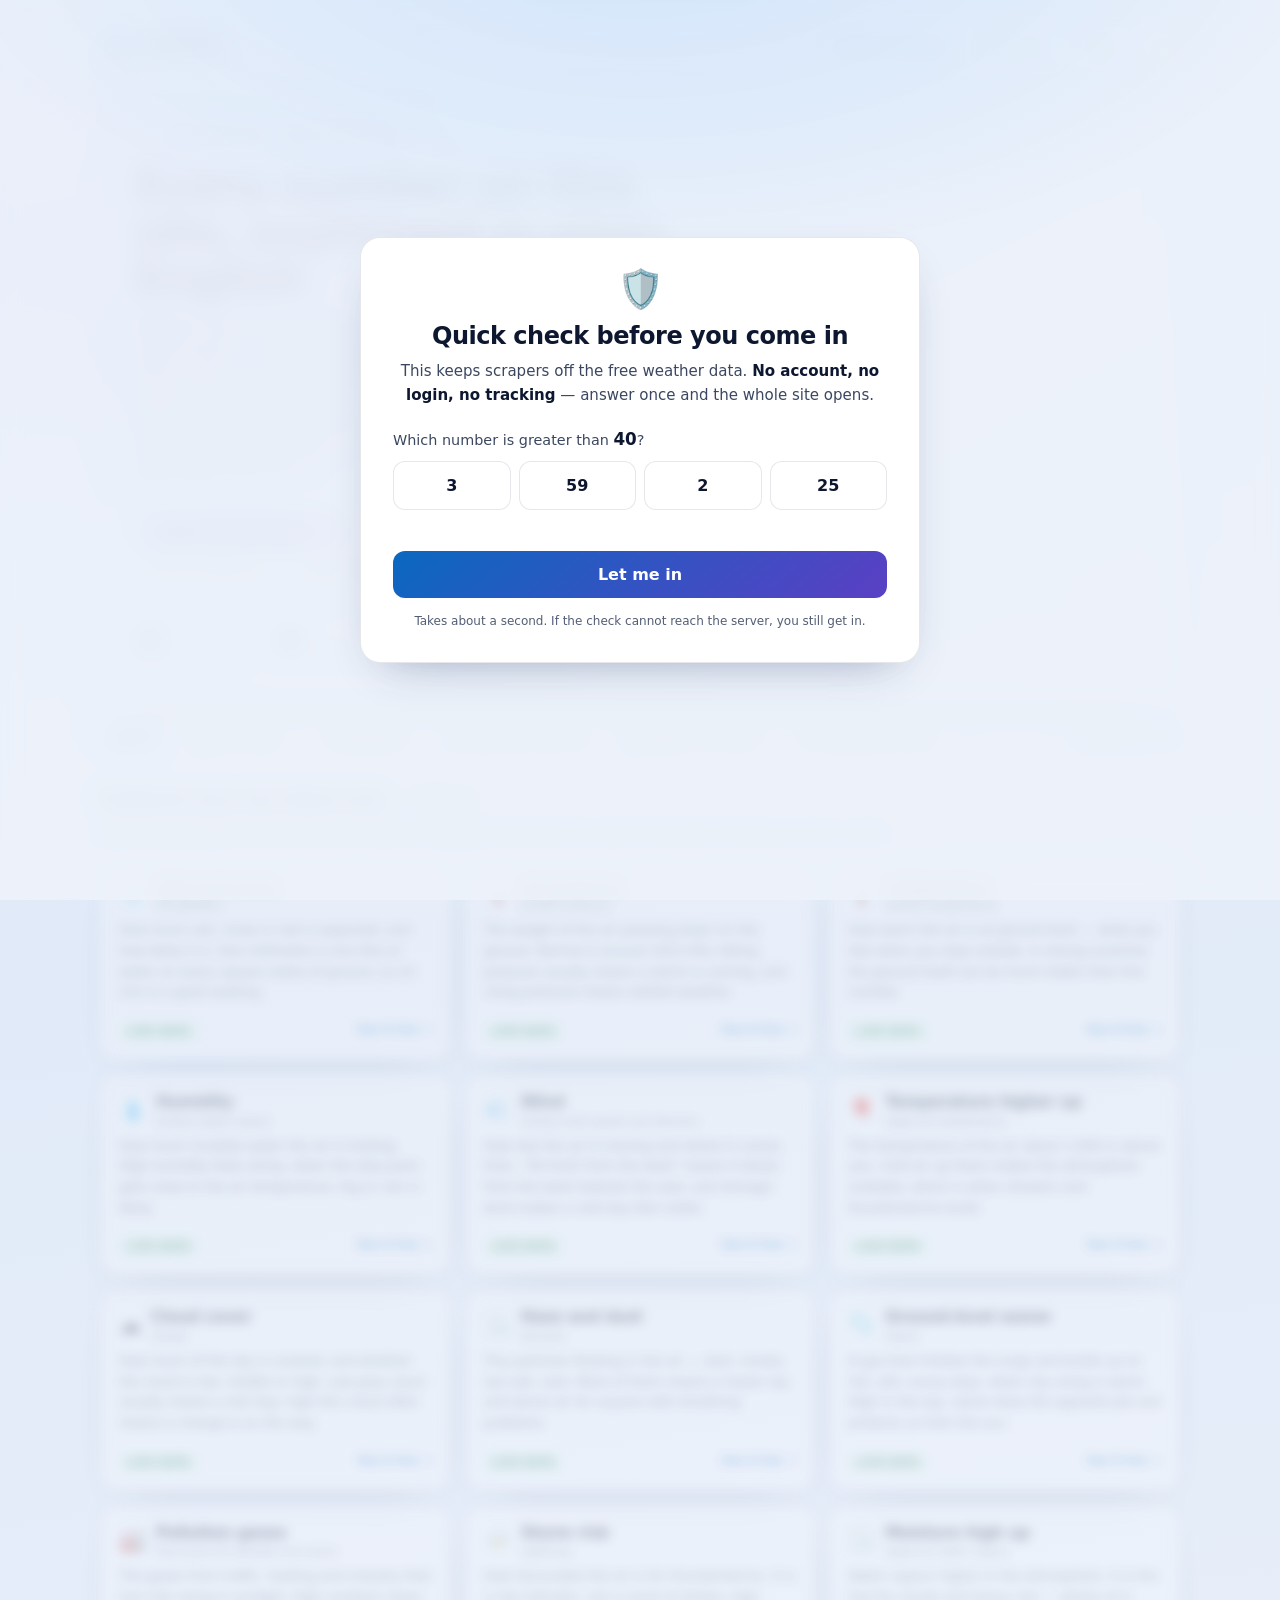
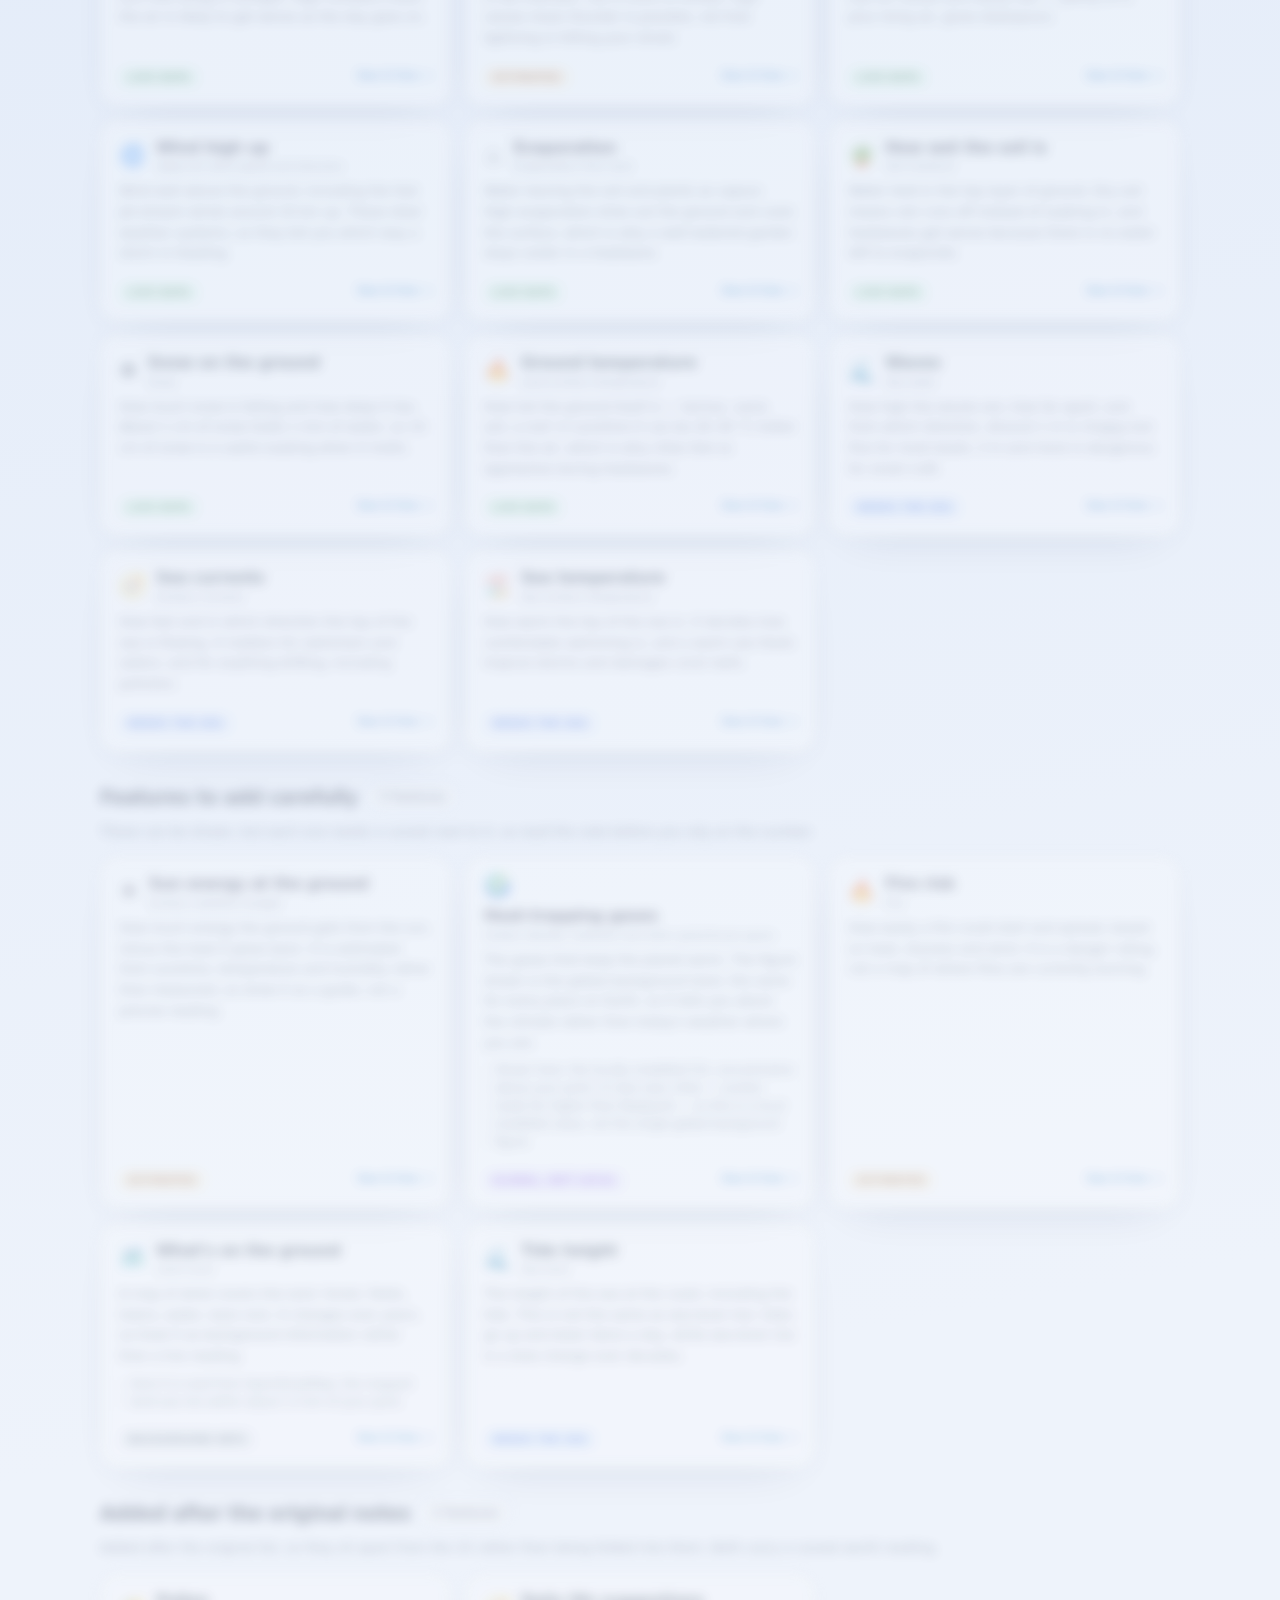
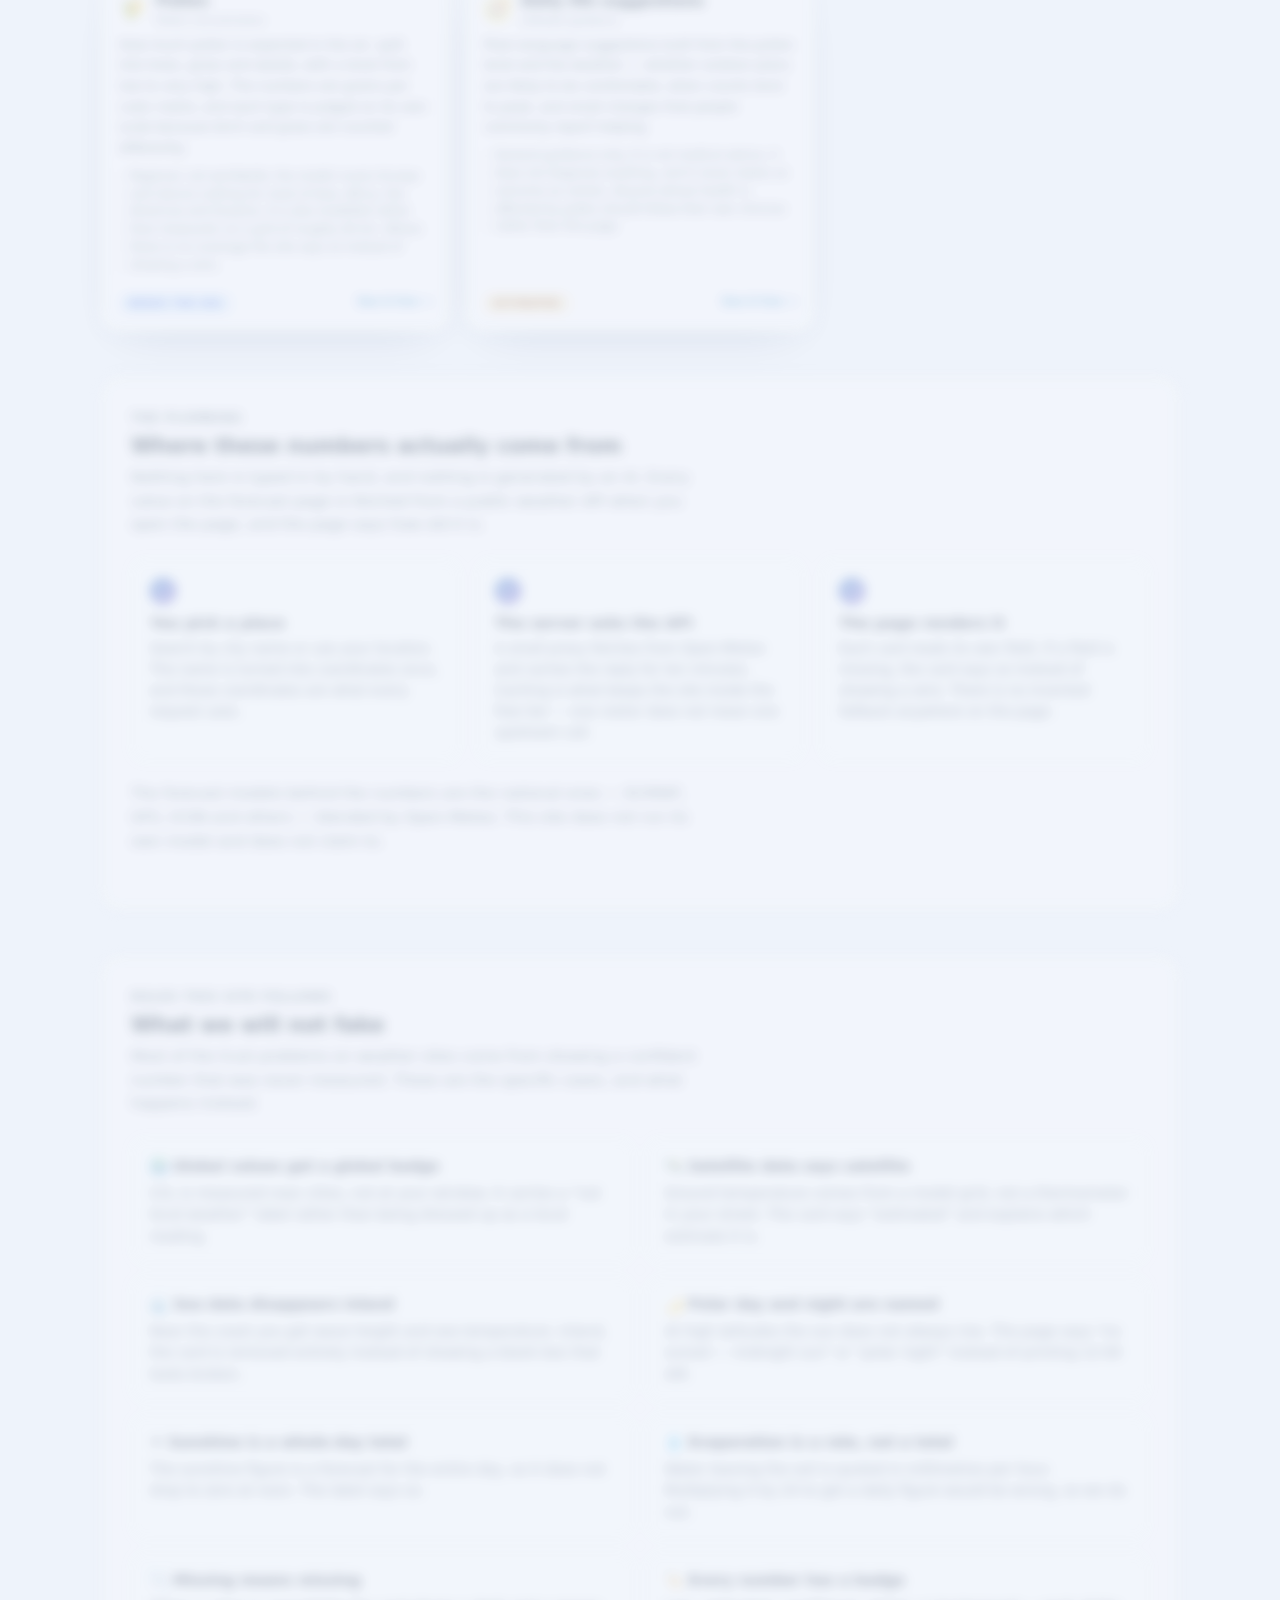
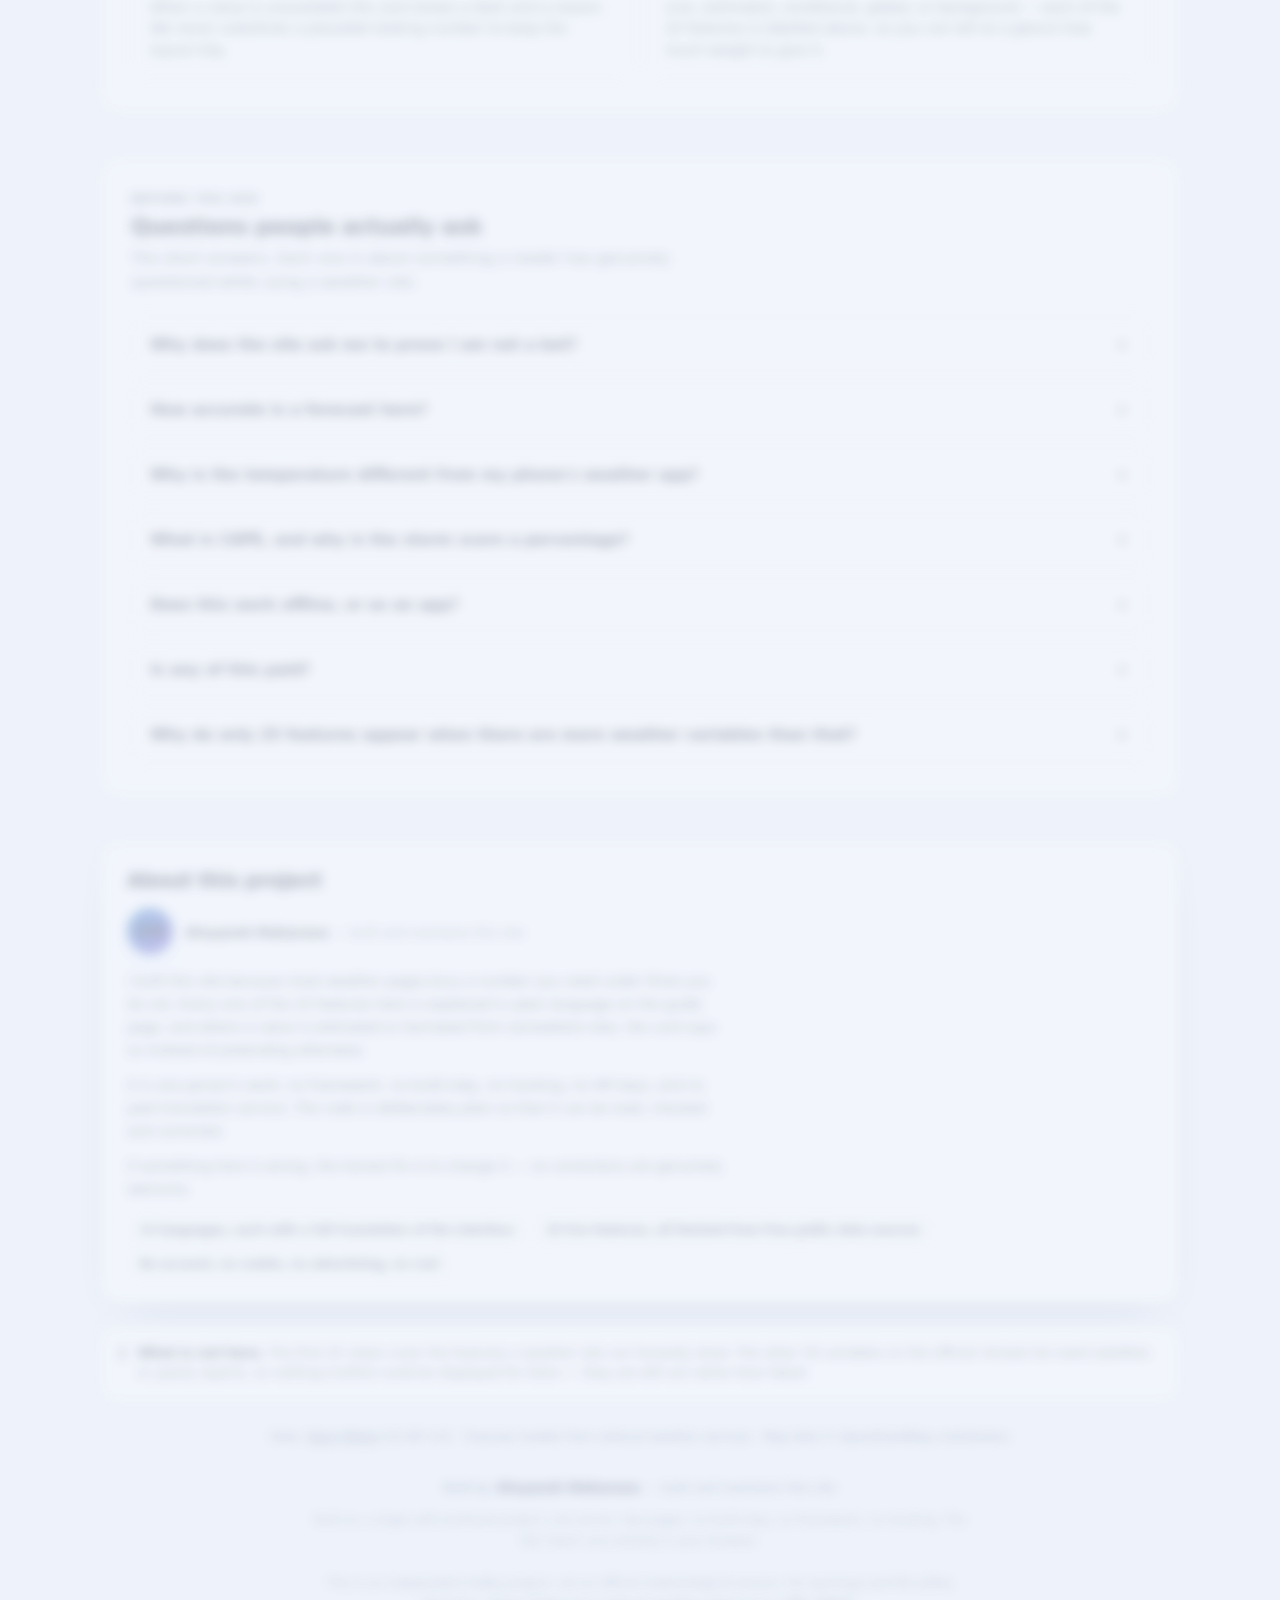
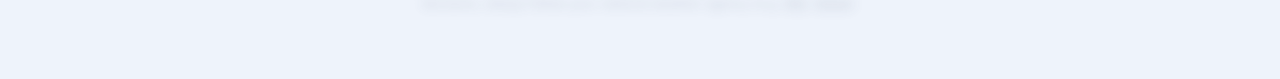
==== commit 98638793: "Add files via upload" ====
--- a/guide.html
+++ b/guide.html
@@ -8,8 +8,8 @@
   <!-- Tell search engines this is the one true address for the page.
        Without it, a renamed site and its new name look like two sites
        with identical content, and Google picks a winner for you. -->
-  <link rel="canonical" href="https://skyline-free-weather.netlify.app/guide.html" />
-  <meta property="og:url" content="https://skyline-free-weather.netlify.app/guide.html" />
+  <link rel="canonical" href="https://omgamimg1m-glitch.github.io/skyline-weather/guide.html" />
+  <meta property="og:url" content="https://omgamimg1m-glitch.github.io/skyline-weather/guide.html" />
   <meta name="twitter:card" content="summary_large_image" />
   <meta name="robots" content="index, follow" />
 <meta name="theme-color" content="#0b1020" />
@@ -19,11 +19,11 @@
 <meta property="og:title" content="What each feature means — Skyline" />
 <meta property="og:description" content="A plain-English guide to every feature on the Skyline weather site: what it is, what it tells you, and how far you can trust it." />
 <meta property="og:type" content="website" />
-  <meta property="og:image" content="https://skyline-free-weather.netlify.app/og-image.png" />
+  <meta property="og:image" content="https://omgamimg1m-glitch.github.io/skyline-weather/og-image.png" />
   <meta property="og:image:width" content="1200" />
   <meta property="og:image:height" content="630" />
   <meta property="og:image:alt" content="Skyline weather forecast showing current conditions and the next 24 hours" />
-  <meta name="twitter:image" content="https://skyline-free-weather.netlify.app/og-image.png" />
+  <meta name="twitter:image" content="https://omgamimg1m-glitch.github.io/skyline-weather/og-image.png" />
 <script type="application/ld+json">
 {
   "@context": "https://schema.org",
